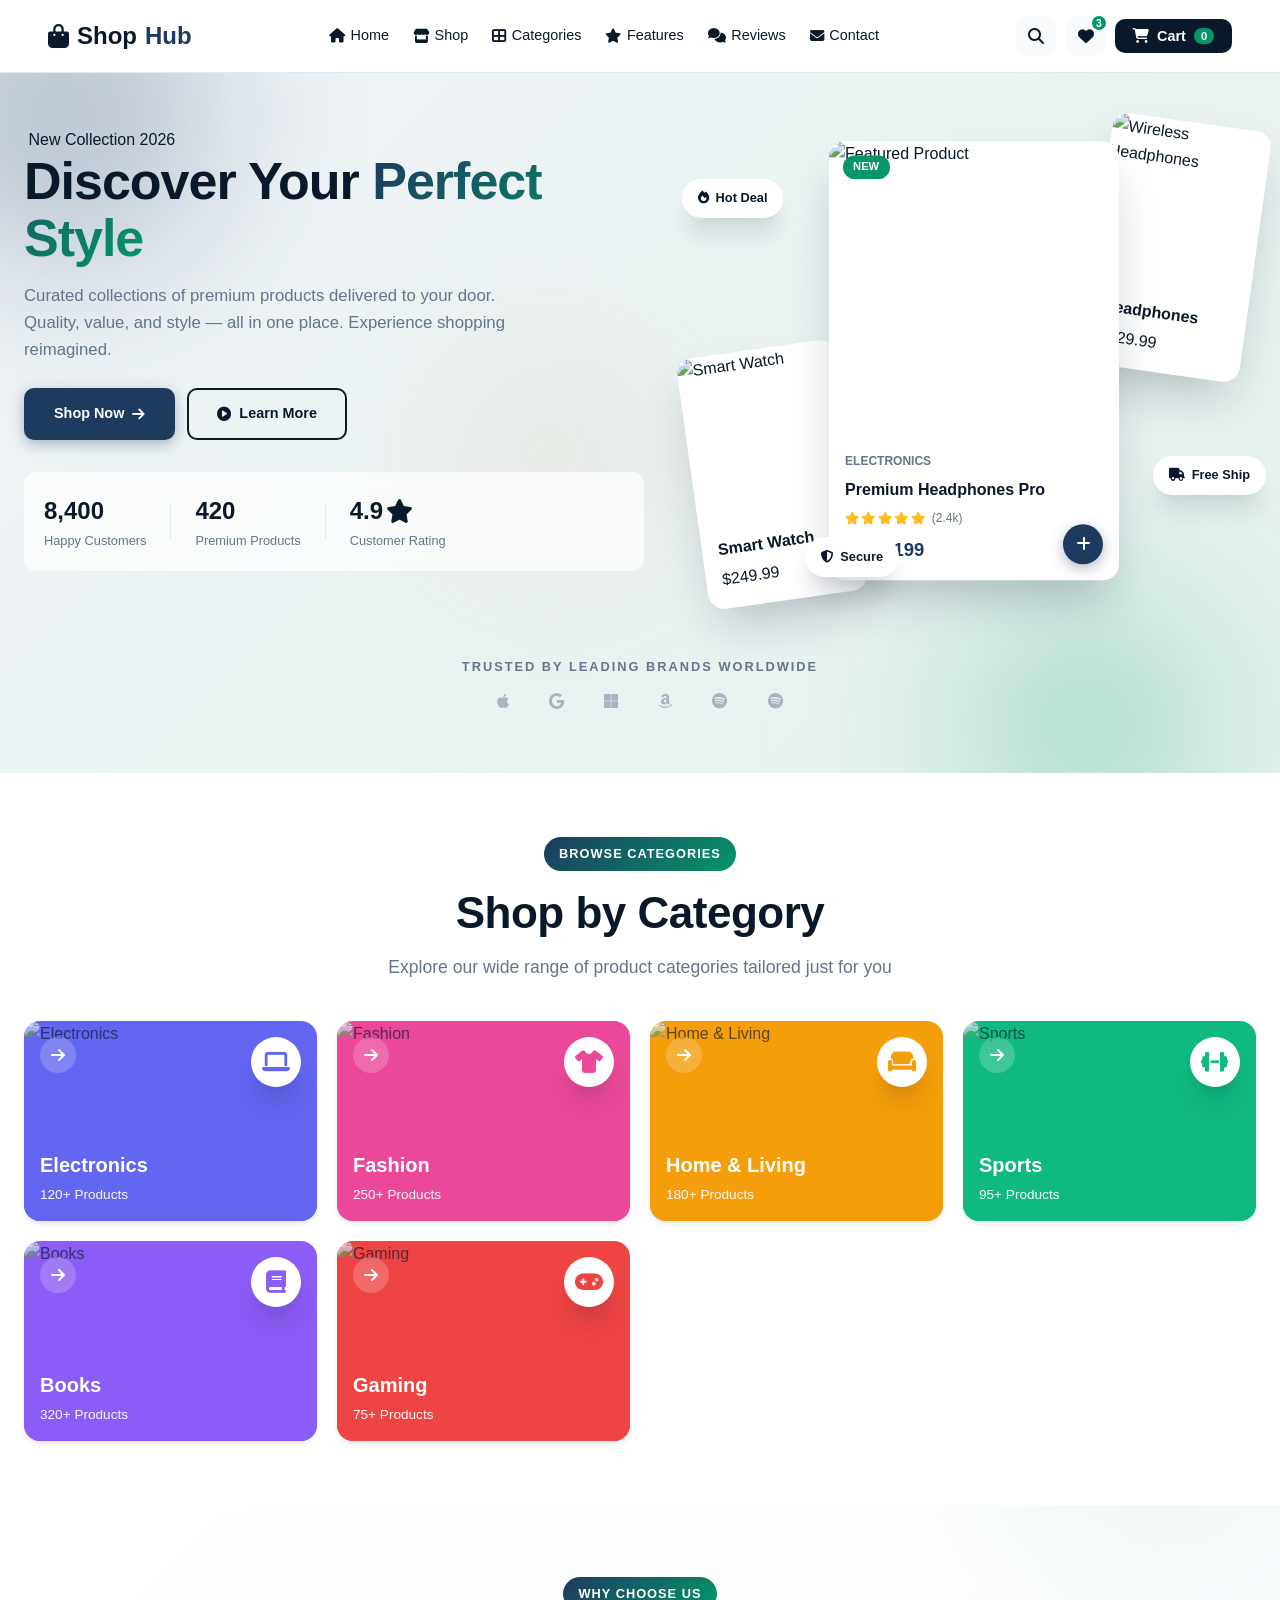
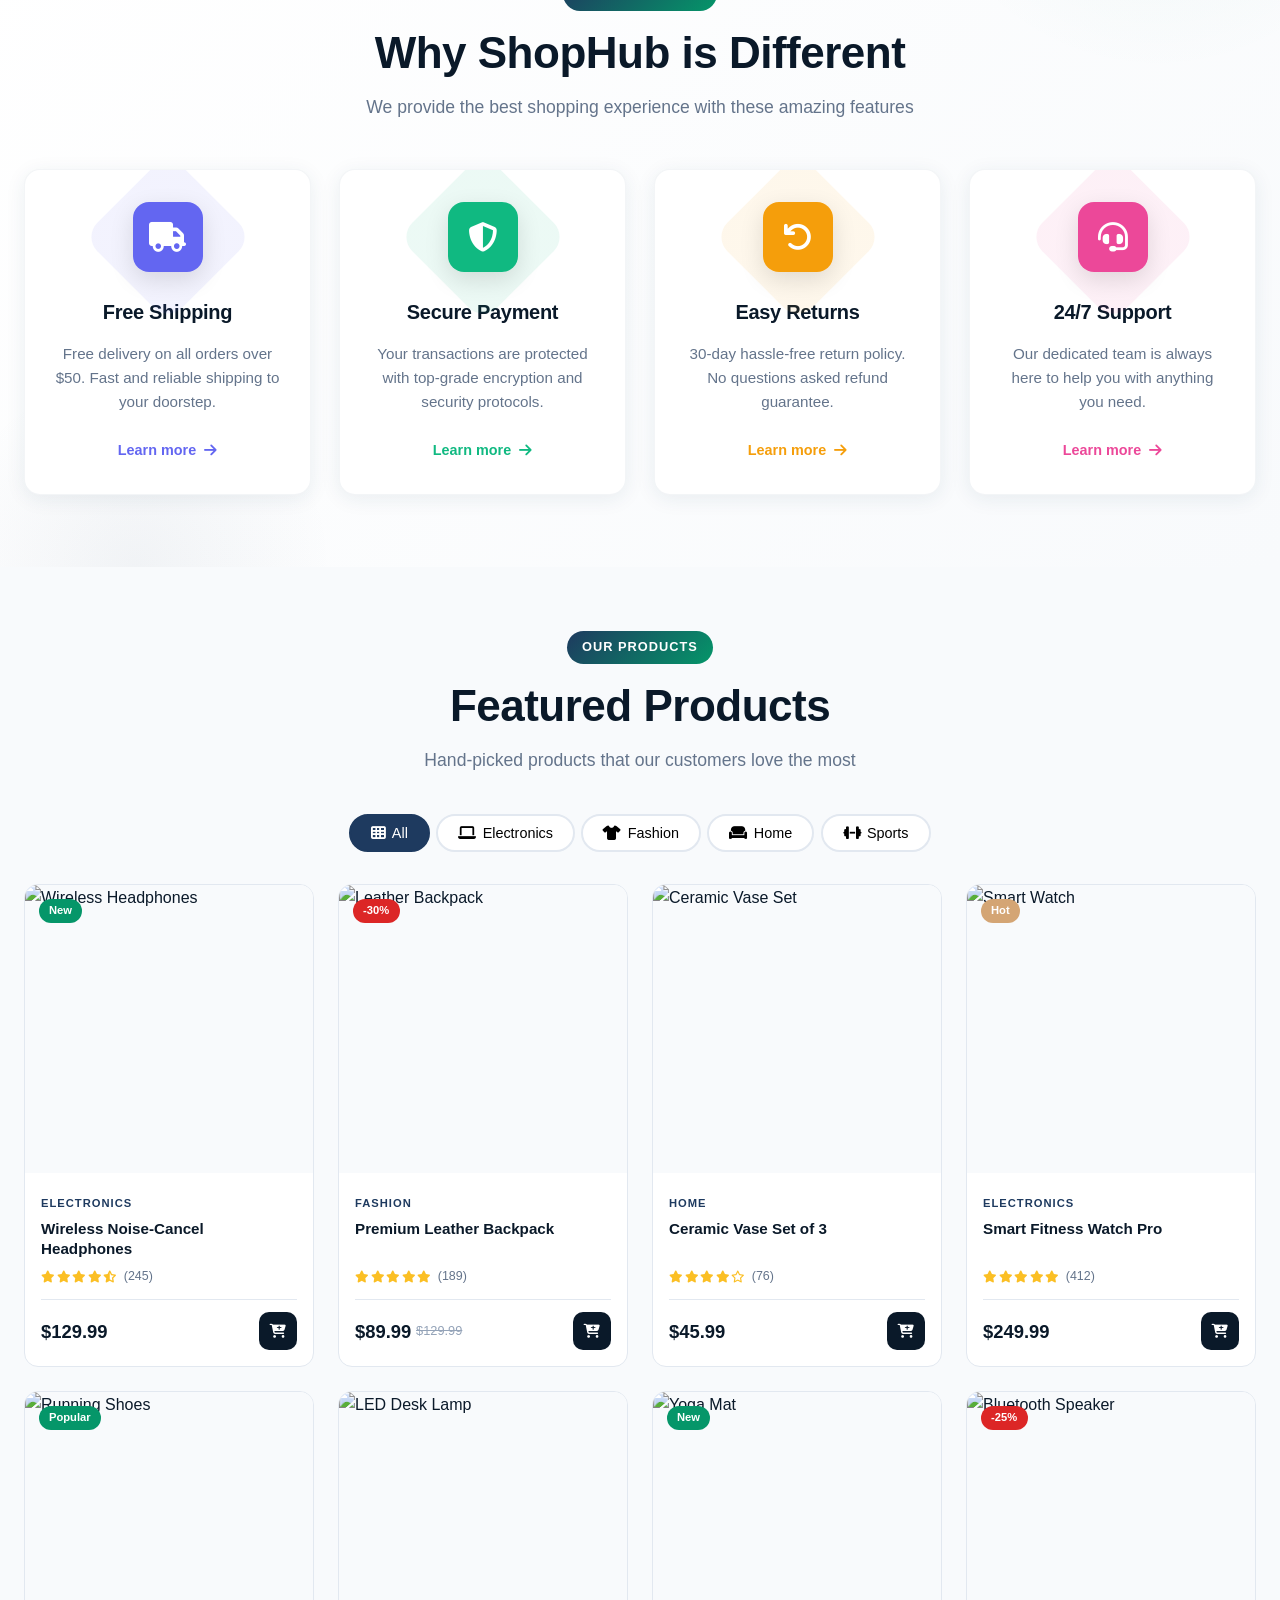
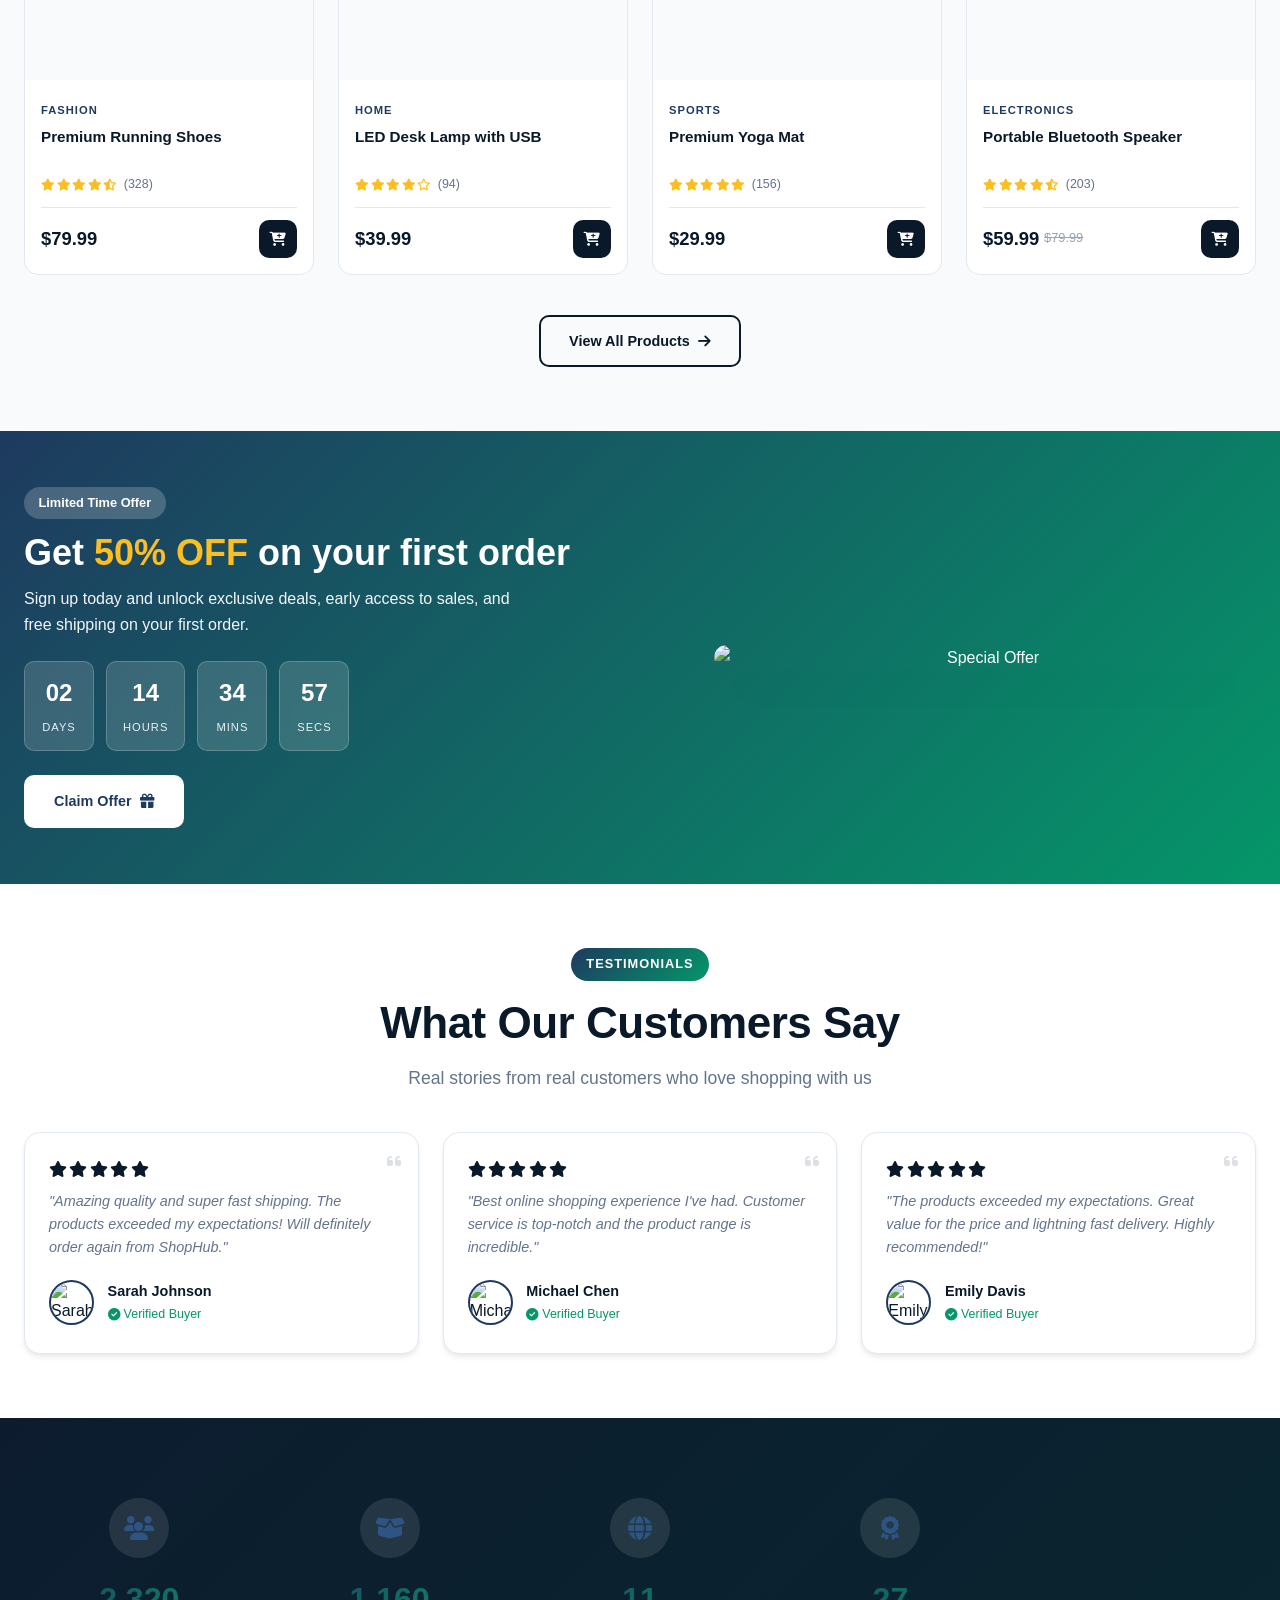
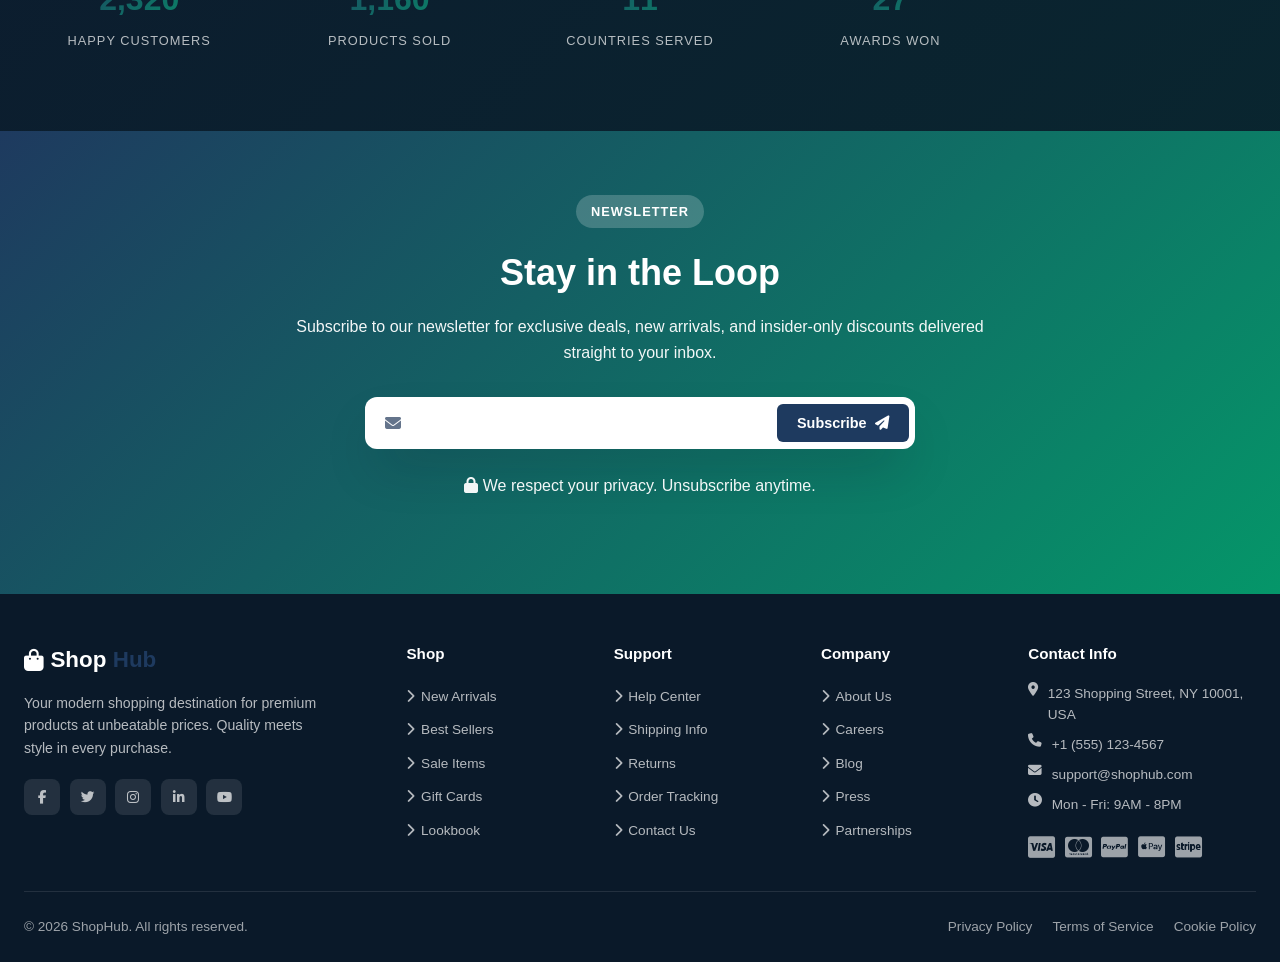
==== index.html @ 90cde6dc "Initial commit: ecommerce landing page" ====
<!DOCTYPE html>
<html lang="en">
<head>
    <meta charset="UTF-8">
    <meta name="viewport" content="width=device-width, initial-scale=1.0">
    <title>ShopHub — Modern Shopping Destination</title>
    <link rel="stylesheet" href="css/styles.css">
    <link rel="stylesheet" href="https://cdnjs.cloudflare.com/ajax/libs/font-awesome/6.4.0/css/all.min.css">
</head>
<body>

    <!-- Preloader -->
    <div class="preloader" id="preloader">
        <div class="preloader-spinner">
            <div class="spinner-ring"></div>
            <div class="spinner-ring"></div>
            <div class="spinner-ring"></div>
        </div>
        <!-- <p class="preloader-text">Loading ShopHub...</p> -->
    </div>

    <!-- Header -->
    <header class="header">
        <div class="container">
            <nav class="nav">
                <a href="#home" class="logo">
                    <i class="fas fa-shopping-bag"></i>
                    Shop<span>Hub</span>
                </a>

                <ul class="nav-links" id="navLinks">
                    <li><a href="index.html"><i class="fas fa-home"></i> Home</a></li>
                    <li><a href="pages/shop.html"><i class="fas fa-store"></i> Shop</a></li>
                    <li><a href="pages/categories.html"><i class="fas fa-th-large"></i> Categories</a></li>
                    <li><a href="pages/features.html"><i class="fas fa-star"></i> Features</a></li>
                    <li><a href="pages/testimonials.html"><i class="fas fa-comments"></i> Reviews</a></li>
                    <li><a href="pages/contact.html"><i class="fas fa-envelope"></i> Contact</a></li>
                </ul>

                <div class="nav-actions">
                    <button class="icon-btn search-btn" aria-label="Search">
                        <i class="fas fa-search"></i>
                    </button>
                    <button class="icon-btn wishlist-btn" aria-label="Wishlist">
                        <i class="fas fa-heart"></i>
                        <span class="badge-dot">3</span>
                    </button>
                    <button class="cart-btn">
                        <i class="fas fa-shopping-cart"></i>
                        <span>Cart</span>
                        <span class="cart-count">0</span>
                    </button>
                    <button class="menu-toggle" id="menuToggle" aria-label="Menu">
                        <span></span><span></span><span></span>
                    </button>
                </div>
            </nav>
        </div>

        <!-- Search Overlay -->
        <div class="search-overlay" id="searchOverlay">
            <div class="container">
                <div class="search-box">
                    <i class="fas fa-search"></i>
                    <input type="text" placeholder="Search for products, brands and more...">
                    <button class="close-search" id="closeSearch"><i class="fas fa-times"></i></button>
                </div>
            </div>
        </div>
    </header>

    <!-- Hero Section -->
    <section id="home" class="hero">
        <div class="hero-bg-shapes">
            <div class="shape shape-1"></div>
            <div class="shape shape-2"></div>
            <div class="shape shape-3"></div>
        </div>

        <div class="container">
            <div class="hero-content">
                <div class="hero-text">
                    <span class="badge floating">
                        <i class="fas fa-sparkles"></i> New Collection 2026
                    </span>
                    <h1 class="hero-title">
                        Discover Your <span class="highlight gradient-text">Perfect Style</span>
                    </h1>
                    <p class="hero-description">
                        Curated collections of premium products delivered to your door.
                        Quality, value, and style — all in one place. Experience shopping reimagined.
                    </p>

                    <div class="hero-buttons">
                        <a href="#products" class="btn btn-primary btn-3d">
                            Shop Now <i class="fas fa-arrow-right"></i>
                        </a>
                        <a href="#features" class="btn btn-outline btn-3d">
                            <i class="fas fa-play-circle"></i> Learn More
                        </a>
                    </div>

                    <div class="hero-stats">
                        <div class="stat-item">
                            <strong class="counter" data-target="10000">0</strong>
                            <span>Happy Customers</span>
                        </div>
                        <div class="stat-divider"></div>
                        <div class="stat-item">
                            <strong class="counter" data-target="500">0</strong>
                            <span>Premium Products</span>
                        </div>
                        <div class="stat-divider"></div>
                        <div class="stat-item">
                            <strong>4.9<i class="fas fa-star"></i></strong>
                            <span>Customer Rating</span>
                        </div>
                    </div>
                </div>

                <div class="hero-visual" id="heroVisual">
                    <!-- 3D Card Stack -->
                    <div class="card-stack">
                        <div class="floating-card card-back-1">
                            <img src="https://picsum.photos/seed/headphones/400/400" alt="Wireless Headphones">
                            <div class="card-info">
                                <h4>Headphones</h4>
                                <span>$129.99</span>
                            </div>
                        </div>
                        <div class="floating-card card-back-2">
                            <img src="https://picsum.photos/seed/watch/400/400" alt="Smart Watch">
                            <div class="card-info">
                                <h4>Smart Watch</h4>
                                <span>$249.99</span>
                            </div>
                        </div>
                        <div class="floating-card card-main" id="cardMain">
                            <div class="card-badge">NEW</div>
                            <img src="https://picsum.photos/seed/featured/500/500" alt="Featured Product">
                            <div class="card-info">
                                <span class="category">Electronics</span>
                                <h4>Premium Headphones Pro</h4>
                                <div class="card-rating">
                                    <i class="fas fa-star"></i>
                                    <i class="fas fa-star"></i>
                                    <i class="fas fa-star"></i>
                                    <i class="fas fa-star"></i>
                                    <i class="fas fa-star"></i>
                                    <span>(2.4k)</span>
                                </div>
                                <div class="card-price">
                                    <span class="old-price">$299</span>
                                    <span class="new-price">$199</span>
                                </div>
                            </div>
                            <button class="card-add-btn">
                                <i class="fas fa-plus"></i>
                            </button>
                        </div>
                    </div>

                    <!-- Floating elements -->
                    <div class="floating-element fe-1">
                        <i class="fas fa-fire"></i>
                        <span>Hot Deal</span>
                    </div>
                    <div class="floating-element fe-2">
                        <i class="fas fa-truck"></i>
                        <span>Free Ship</span>
                    </div>
                    <div class="floating-element fe-3">
                        <i class="fas fa-shield-alt"></i>
                        <span>Secure</span>
                    </div>
                </div>
            </div>
        </div>

        <!-- Trusted By -->
        <div class="trusted-by">
            <p>Trusted by leading brands worldwide</p>
            <div class="brand-logos">
                <span><i class="fab fa-apple"></i></span>
                <span><i class="fab fa-google"></i></span>
                <span><i class="fab fa-microsoft"></i></span>
                <span><i class="fab fa-amazon"></i></span>
                <span><i class="fab fa-spotify"></i></span>
                <span><i class="fab fa-spotify"></i></span>
            </div>
        </div>
    </section>

    <!-- Categories -->
    <section id="categories" class="categories">
        <div class="container">
            <div class="section-header">
                <span class="section-badge">Browse Categories</span>
                <h2 class="section-title">Shop by Category</h2>
                <p class="section-subtitle">Explore our wide range of product categories tailored just for you</p>
            </div>

            <div class="categories-grid">
                <div class="category-card" style="--cat-color: #6366f1;">
                    <div class="category-icon">
                        <i class="fas fa-laptop"></i>
                    </div>
                    <img src="https://picsum.photos/seed/electronics/300/200" alt="Electronics">
                    <div class="category-info">
                        <h3>Electronics</h3>
                        <p>120+ Products</p>
                    </div>
                    <a href="#" class="category-link"><i class="fas fa-arrow-right"></i></a>
                </div>

                <div class="category-card" style="--cat-color: #ec4899;">
                    <div class="category-icon">
                        <i class="fas fa-tshirt"></i>
                    </div>
                    <img src="https://picsum.photos/seed/fashion/300/200" alt="Fashion">
                    <div class="category-info">
                        <h3>Fashion</h3>
                        <p>250+ Products</p>
                    </div>
                    <a href="#" class="category-link"><i class="fas fa-arrow-right"></i></a>
                </div>

                <div class="category-card" style="--cat-color: #f59e0b;">
                    <div class="category-icon">
                        <i class="fas fa-couch"></i>
                    </div>
                    <img src="https://picsum.photos/seed/home/300/200" alt="Home & Living">
                    <div class="category-info">
                        <h3>Home & Living</h3>
                        <p>180+ Products</p>
                    </div>
                    <a href="#" class="category-link"><i class="fas fa-arrow-right"></i></a>
                </div>

                <div class="category-card" style="--cat-color: #10b981;">
                    <div class="category-icon">
                        <i class="fas fa-dumbbell"></i>
                    </div>
                    <img src="https://picsum.photos/seed/sports/300/200" alt="Sports">
                    <div class="category-info">
                        <h3>Sports</h3>
                        <p>95+ Products</p>
                    </div>
                    <a href="#" class="category-link"><i class="fas fa-arrow-right"></i></a>
                </div>

                <div class="category-card" style="--cat-color: #8b5cf6;">
                    <div class="category-icon">
                        <i class="fas fa-book"></i>
                    </div>
                    <img src="https://picsum.photos/seed/books/300/200" alt="Books">
                    <div class="category-info">
                        <h3>Books</h3>
                        <p>320+ Products</p>
                    </div>
                    <a href="#" class="category-link"><i class="fas fa-arrow-right"></i></a>
                </div>

                <div class="category-card" style="--cat-color: #ef4444;">
                    <div class="category-icon">
                        <i class="fas fa-gamepad"></i>
                    </div>
                    <img src="https://picsum.photos/seed/gaming/300/200" alt="Gaming">
                    <div class="category-info">
                        <h3>Gaming</h3>
                        <p>75+ Products</p>
                    </div>
                    <a href="#" class="category-link"><i class="fas fa-arrow-right"></i></a>
                </div>
            </div>
        </div>
    </section>

    <!-- Features -->
    <section id="features" class="features">
        <div class="container">
            <div class="section-header">
                <span class="section-badge">Why Choose Us</span>
                <h2 class="section-title">Why ShopHub is Different</h2>
                <p class="section-subtitle">We provide the best shopping experience with these amazing features</p>
            </div>

            <div class="features-grid">
                <div class="feature-card" style="--feat-color: #6366f1;">
                    <div class="feature-icon-wrap">
                        <div class="feature-icon"><i class="fas fa-truck"></i></div>
                    </div>
                    <h3>Free Shipping</h3>
                    <p>Free delivery on all orders over $50. Fast and reliable shipping to your doorstep.</p>
                    <a href="#" class="feature-link">Learn more <i class="fas fa-arrow-right"></i></a>
                </div>

                <div class="feature-card" style="--feat-color: #10b981;">
                    <div class="feature-icon-wrap">
                        <div class="feature-icon"><i class="fas fa-shield-alt"></i></div>
                    </div>
                    <h3>Secure Payment</h3>
                    <p>Your transactions are protected with top-grade encryption and security protocols.</p>
                    <a href="#" class="feature-link">Learn more <i class="fas fa-arrow-right"></i></a>
                </div>

                <div class="feature-card" style="--feat-color: #f59e0b;">
                    <div class="feature-icon-wrap">
                        <div class="feature-icon"><i class="fas fa-undo"></i></div>
                    </div>
                    <h3>Easy Returns</h3>
                    <p>30-day hassle-free return policy. No questions asked refund guarantee.</p>
                    <a href="#" class="feature-link">Learn more <i class="fas fa-arrow-right"></i></a>
                </div>

                <div class="feature-card" style="--feat-color: #ec4899;">
                    <div class="feature-icon-wrap">
                        <div class="feature-icon"><i class="fas fa-headset"></i></div>
                    </div>
                    <h3>24/7 Support</h3>
                    <p>Our dedicated team is always here to help you with anything you need.</p>
                    <a href="#" class="feature-link">Learn more <i class="fas fa-arrow-right"></i></a>
                </div>
            </div>
        </div>
    </section>

    <!-- Products -->
    <section id="products" class="products">
        <div class="container">
            <div class="section-header">
                <span class="section-badge">Our Products</span>
                <h2 class="section-title">Featured Products</h2>
                <p class="section-subtitle">Hand-picked products that our customers love the most</p>
            </div>

            <div class="filter-tabs">
                <button class="filter-btn active" data-filter="all">
                    <i class="fas fa-th"></i> All
                </button>
                <button class="filter-btn" data-filter="electronics">
                    <i class="fas fa-laptop"></i> Electronics
                </button>
                <button class="filter-btn" data-filter="fashion">
                    <i class="fas fa-tshirt"></i> Fashion
                </button>
                <button class="filter-btn" data-filter="home">
                    <i class="fas fa-couch"></i> Home
                </button>
                <button class="filter-btn" data-filter="sports">
                    <i class="fas fa-dumbbell"></i> Sports
                </button>
            </div>

            <div class="products-grid">
                <div class="product-card" data-category="electronics">
                    <div class="product-image">
                        <img src="https://picsum.photos/seed/headphones1/400/400" alt="Wireless Headphones">
                        <span class="product-badge badge-new">New</span>
                        <div class="product-actions">
                            <button class="action-btn" aria-label="Wishlist"><i class="far fa-heart"></i></button>
                            <button class="action-btn" aria-label="Quick view"><i class="far fa-eye"></i></button>
                        </div>
                    </div>
                    <div class="product-info">
                        <span class="product-category">Electronics</span>
                        <h3>Wireless Noise-Cancel Headphones</h3>
                        <div class="product-rating">
                            <i class="fas fa-star"></i>
                            <i class="fas fa-star"></i>
                            <i class="fas fa-star"></i>
                            <i class="fas fa-star"></i>
                            <i class="fas fa-star-half-alt"></i>
                            <span>(245)</span>
                        </div>
                        <div class="product-bottom">
                            <span class="price">$129.99</span>
                            <button class="add-to-cart">
                                <i class="fas fa-cart-plus"></i>
                            </button>
                        </div>
                    </div>
                </div>

                <div class="product-card" data-category="fashion">
                    <div class="product-image">
                        <img src="https://picsum.photos/seed/backpack1/400/400" alt="Leather Backpack">
                        <span class="product-badge badge-sale">-30%</span>
                        <div class="product-actions">
                            <button class="action-btn" aria-label="Wishlist"><i class="far fa-heart"></i></button>
                            <button class="action-btn" aria-label="Quick view"><i class="far fa-eye"></i></button>
                        </div>
                    </div>
                    <div class="product-info">
                        <span class="product-category">Fashion</span>
                        <h3>Premium Leather Backpack</h3>
                        <div class="product-rating">
                            <i class="fas fa-star"></i>
                            <i class="fas fa-star"></i>
                            <i class="fas fa-star"></i>
                            <i class="fas fa-star"></i>
                            <i class="fas fa-star"></i>
                            <span>(189)</span>
                        </div>
                        <div class="product-bottom">
                            <span class="price">$89.99 <s>$129.99</s></span>
                            <button class="add-to-cart">
                                <i class="fas fa-cart-plus"></i>
                            </button>
                        </div>
                    </div>
                </div>

                <div class="product-card" data-category="home">
                    <div class="product-image">
                        <img src="https://picsum.photos/seed/vase1/400/400" alt="Ceramic Vase Set">
                        <div class="product-actions">
                            <button class="action-btn" aria-label="Wishlist"><i class="far fa-heart"></i></button>
                            <button class="action-btn" aria-label="Quick view"><i class="far fa-eye"></i></button>
                        </div>
                    </div>
                    <div class="product-info">
                        <span class="product-category">Home</span>
                        <h3>Ceramic Vase Set of 3</h3>
                        <div class="product-rating">
                            <i class="fas fa-star"></i>
                            <i class="fas fa-star"></i>
                            <i class="fas fa-star"></i>
                            <i class="fas fa-star"></i>
                            <i class="far fa-star"></i>
                            <span>(76)</span>
                        </div>
                        <div class="product-bottom">
                            <span class="price">$45.99</span>
                            <button class="add-to-cart">
                                <i class="fas fa-cart-plus"></i>
                            </button>
                        </div>
                    </div>
                </div>

                <div class="product-card" data-category="electronics">
                    <div class="product-image">
                        <img src="https://picsum.photos/seed/watch1/400/400" alt="Smart Watch">
                        <span class="product-badge badge-hot">Hot</span>
                        <div class="product-actions">
                            <button class="action-btn" aria-label="Wishlist"><i class="far fa-heart"></i></button>
                            <button class="action-btn" aria-label="Quick view"><i class="far fa-eye"></i></button>
                        </div>
                    </div>
                    <div class="product-info">
                        <span class="product-category">Electronics</span>
                        <h3>Smart Fitness Watch Pro</h3>
                        <div class="product-rating">
                            <i class="fas fa-star"></i>
                            <i class="fas fa-star"></i>
                            <i class="fas fa-star"></i>
                            <i class="fas fa-star"></i>
                            <i class="fas fa-star"></i>
                            <span>(412)</span>
                        </div>
                        <div class="product-bottom">
                            <span class="price">$249.99</span>
                            <button class="add-to-cart">
                                <i class="fas fa-cart-plus"></i>
                            </button>
                        </div>
                    </div>
                </div>

                <div class="product-card" data-category="fashion">
                    <div class="product-image">
                        <img src="https://picsum.photos/seed/shoes1/400/400" alt="Running Shoes">
                        <span class="product-badge badge-popular">Popular</span>
                        <div class="product-actions">
                            <button class="action-btn" aria-label="Wishlist"><i class="far fa-heart"></i></button>
                            <button class="action-btn" aria-label="Quick view"><i class="far fa-eye"></i></button>
                        </div>
                    </div>
                    <div class="product-info">
                        <span class="product-category">Fashion</span>
                        <h3>Premium Running Shoes</h3>
                        <div class="product-rating">
                            <i class="fas fa-star"></i>
                            <i class="fas fa-star"></i>
                            <i class="fas fa-star"></i>
                            <i class="fas fa-star"></i>
                            <i class="fas fa-star-half-alt"></i>
                            <span>(328)</span>
                        </div>
                        <div class="product-bottom">
                            <span class="price">$79.99</span>
                            <button class="add-to-cart">
                                <i class="fas fa-cart-plus"></i>
                            </button>
                        </div>
                    </div>
                </div>

                <div class="product-card" data-category="home">
                    <div class="product-image">
                        <img src="https://picsum.photos/seed/lamp1/400/400" alt="LED Desk Lamp">
                        <div class="product-actions">
                            <button class="action-btn" aria-label="Wishlist"><i class="far fa-heart"></i></button>
                            <button class="action-btn" aria-label="Quick view"><i class="far fa-eye"></i></button>
                        </div>
                    </div>
                    <div class="product-info">
                        <span class="product-category">Home</span>
                        <h3>LED Desk Lamp with USB</h3>
                        <div class="product-rating">
                            <i class="fas fa-star"></i>
                            <i class="fas fa-star"></i>
                            <i class="fas fa-star"></i>
                            <i class="fas fa-star"></i>
                            <i class="far fa-star"></i>
                            <span>(94)</span>
                        </div>
                        <div class="product-bottom">
                            <span class="price">$39.99</span>
                            <button class="add-to-cart">
                                <i class="fas fa-cart-plus"></i>
                            </button>
                        </div>
                    </div>
                </div>

                <div class="product-card" data-category="sports">
                    <div class="product-image">
                        <img src="https://picsum.photos/seed/yoga1/400/400" alt="Yoga Mat">
                        <span class="product-badge badge-new">New</span>
                        <div class="product-actions">
                            <button class="action-btn" aria-label="Wishlist"><i class="far fa-heart"></i></button>
                            <button class="action-btn" aria-label="Quick view"><i class="far fa-eye"></i></button>
                        </div>
                    </div>
                    <div class="product-info">
                        <span class="product-category">Sports</span>
                        <h3>Premium Yoga Mat</h3>
                        <div class="product-rating">
                            <i class="fas fa-star"></i>
                            <i class="fas fa-star"></i>
                            <i class="fas fa-star"></i>
                            <i class="fas fa-star"></i>
                            <i class="fas fa-star"></i>
                            <span>(156)</span>
                        </div>
                        <div class="product-bottom">
                            <span class="price">$29.99</span>
                            <button class="add-to-cart">
                                <i class="fas fa-cart-plus"></i>
                            </button>
                        </div>
                    </div>
                </div>

                <div class="product-card" data-category="electronics">
                    <div class="product-image">
                        <img src="https://picsum.photos/seed/speaker1/400/400" alt="Bluetooth Speaker">
                        <span class="product-badge badge-sale">-25%</span>
                        <div class="product-actions">
                            <button class="action-btn" aria-label="Wishlist"><i class="far fa-heart"></i></button>
                            <button class="action-btn" aria-label="Quick view"><i class="far fa-eye"></i></button>
                        </div>
                    </div>
                    <div class="product-info">
                        <span class="product-category">Electronics</span>
                        <h3>Portable Bluetooth Speaker</h3>
                        <div class="product-rating">
                            <i class="fas fa-star"></i>
                            <i class="fas fa-star"></i>
                            <i class="fas fa-star"></i>
                            <i class="fas fa-star"></i>
                            <i class="fas fa-star-half-alt"></i>
                            <span>(203)</span>
                        </div>
                        <div class="product-bottom">
                            <span class="price">$59.99 <s>$79.99</s></span>
                            <button class="add-to-cart">
                                <i class="fas fa-cart-plus"></i>
                            </button>
                        </div>
                    </div>
                </div>
            </div>

            <div class="view-all-wrap">
                <a href="#" class="btn btn-outline btn-3d">View All Products <i class="fas fa-arrow-right"></i></a>
            </div>
        </div>
    </section>

    <!-- Promo Banner -->
    <section class="promo-banner">
        <div class="container">
            <div class="promo-content">
                <div class="promo-text">
                    <span class="promo-badge">Limited Time Offer</span>
                    <h2>Get <span class="highlight">50% OFF</span> on your first order</h2>
                    <p>Sign up today and unlock exclusive deals, early access to sales, and free shipping on your first order.</p>
                    <div class="promo-timer">
                        <div class="timer-item">
                            <strong id="days">02</strong>
                            <span>Days</span>
                        </div>
                        <div class="timer-item">
                            <strong id="hours">14</strong>
                            <span>Hours</span>
                        </div>
                        <div class="timer-item">
                            <strong id="minutes">35</strong>
                            <span>Mins</span>
                        </div>
                        <div class="timer-item">
                            <strong id="seconds">48</strong>
                            <span>Secs</span>
                        </div>
                    </div>
                    <a href="#" class="btn btn-light btn-3d">Claim Offer <i class="fas fa-gift"></i></a>
                </div>
                <div class="promo-image">
                    <img src="https://picsum.photos/seed/promo/500/400" alt="Special Offer">
                </div>
            </div>
        </div>
    </section>

    <!-- Testimonials -->
    <section id="testimonials" class="testimonials">
        <div class="container">
            <div class="section-header">
                <span class="section-badge">Testimonials</span>
                <h2 class="section-title">What Our Customers Say</h2>
                <p class="section-subtitle">Real stories from real customers who love shopping with us</p>
            </div>

            <div class="testimonials-grid">
                <div class="testimonial-card">
                    <div class="quote-icon"><i class="fas fa-quote-left"></i></div>
                    <div class="stars">
                        <i class="fas fa-star"></i>
                        <i class="fas fa-star"></i>
                        <i class="fas fa-star"></i>
                        <i class="fas fa-star"></i>
                        <i class="fas fa-star"></i>
                    </div>
                    <p>"Amazing quality and super fast shipping. The products exceeded my expectations! Will definitely order again from ShopHub."</p>
                    <div class="testimonial-author">
                        <img src="https://picsum.photos/seed/sarah/100/100" alt="Sarah Johnson">
                        <div class="author-info">
                            <strong>Sarah Johnson</strong>
                            <span><i class="fas fa-check-circle"></i> Verified Buyer</span>
                        </div>
                    </div>
                </div>

                <div class="testimonial-card">
                    <div class="quote-icon"><i class="fas fa-quote-left"></i></div>
                    <div class="stars">
                        <i class="fas fa-star"></i>
                        <i class="fas fa-star"></i>
                        <i class="fas fa-star"></i>
                        <i class="fas fa-star"></i>
                        <i class="fas fa-star"></i>
                    </div>
                    <p>"Best online shopping experience I've had. Customer service is top-notch and the product range is incredible."</p>
                    <div class="testimonial-author">
                        <img src="https://picsum.photos/seed/michael/100/100" alt="Michael Chen">
                        <div class="author-info">
                            <strong>Michael Chen</strong>
                            <span><i class="fas fa-check-circle"></i> Verified Buyer</span>
                        </div>
                    </div>
                </div>

                <div class="testimonial-card">
                    <div class="quote-icon"><i class="fas fa-quote-left"></i></div>
                    <div class="stars">
                        <i class="fas fa-star"></i>
                        <i class="fas fa-star"></i>
                        <i class="fas fa-star"></i>
                        <i class="fas fa-star"></i>
                        <i class="fas fa-star"></i>
                    </div>
                    <p>"The products exceeded my expectations. Great value for the price and lightning fast delivery. Highly recommended!"</p>
                    <div class="testimonial-author">
                        <img src="https://picsum.photos/seed/emily/100/100" alt="Emily Davis">
                        <div class="author-info">
                            <strong>Emily Davis</strong>
                            <span><i class="fas fa-check-circle"></i> Verified Buyer</span>
                        </div>
                    </div>
                </div>
            </div>
        </div>
    </section>

    <!-- Stats Section -->
    <section class="stats-section">
        <div class="container">
            <div class="stats-grid">
                <div class="stat-box">
                    <div class="stat-icon"><i class="fas fa-users"></i></div>
                    <h3 class="counter" data-target="10000">0</h3>
                    <p>Happy Customers</p>
                </div>
                <div class="stat-box">
                    <div class="stat-icon"><i class="fas fa-box-open"></i></div>
                    <h3 class="counter" data-target="5000">0</h3>
                    <p>Products Sold</p>
                </div>
                <div class="stat-box">
                    <div class="stat-icon"><i class="fas fa-globe"></i></div>
                    <h3 class="counter" data-target="50">0</h3>
                    <p>Countries Served</p>
                </div>
                <div class="stat-box">
                    <div class="stat-icon"><i class="fas fa-award"></i></div>
                    <h3 class="counter" data-target="120">0</h3>
                    <p>Awards Won</p>
                </div>
            </div>
        </div>
    </section>

    <!-- Newsletter -->
    <section class="newsletter">
        <div class="newsletter-shapes">
            <div class="ns-shape ns-1"></div>
            <div class="ns-shape ns-2"></div>
        </div>
        <div class="container">
            <div class="newsletter-content">
                <span class="section-badge light">Newsletter</span>
                <h2>Stay in the Loop</h2>
                <p>Subscribe to our newsletter for exclusive deals, new arrivals, and insider-only discounts delivered straight to your inbox.</p>
                <form class="newsletter-form">
                    <div class="input-wrap">
                        <i class="fas fa-envelope"></i>
                        <input type="email" placeholder="Enter your email address" required>
                    </div>
                    <button type="submit" class="btn btn-light btn-3d">
                        Subscribe <i class="fas fa-paper-plane"></i>
                    </button>
                </form>
                <p class="newsletter-terms">
                    <i class="fas fa-lock"></i> We respect your privacy. Unsubscribe anytime.
                </p>
            </div>
        </div>
    </section>

    <!-- Footer -->
    <footer id="contact" class="footer">
        <div class="container">
            <div class="footer-grid">
                <div class="footer-col">
                    <div class="footer-logo">
                        <i class="fas fa-shopping-bag"></i>
                        Shop<span>Hub</span>
                    </div>
                    <p>Your modern shopping destination for premium products at unbeatable prices. Quality meets style in every purchase.</p>
                    <div class="social-links">
                        <a href="#" aria-label="Facebook"><i class="fab fa-facebook-f"></i></a>
                        <a href="#" aria-label="Twitter"><i class="fab fa-twitter"></i></a>
                        <a href="#" aria-label="Instagram"><i class="fab fa-instagram"></i></a>
                        <a href="#" aria-label="LinkedIn"><i class="fab fa-linkedin-in"></i></a>
                        <a href="#" aria-label="YouTube"><i class="fab fa-youtube"></i></a>
                    </div>
                </div>

                <div class="footer-col">
                    <h4>Shop</h4>
                    <ul>
                        <li><a href="#"><i class="fas fa-chevron-right"></i> New Arrivals</a></li>
                        <li><a href="#"><i class="fas fa-chevron-right"></i> Best Sellers</a></li>
                        <li><a href="#"><i class="fas fa-chevron-right"></i> Sale Items</a></li>
                        <li><a href="#"><i class="fas fa-chevron-right"></i> Gift Cards</a></li>
                        <li><a href="#"><i class="fas fa-chevron-right"></i> Lookbook</a></li>
                    </ul>
                </div>

                <div class="footer-col">
                    <h4>Support</h4>
                    <ul>
                        <li><a href="#"><i class="fas fa-chevron-right"></i> Help Center</a></li>
                        <li><a href="#"><i class="fas fa-chevron-right"></i> Shipping Info</a></li>
                        <li><a href="#"><i class="fas fa-chevron-right"></i> Returns</a></li>
                        <li><a href="#"><i class="fas fa-chevron-right"></i> Order Tracking</a></li>
                        <li><a href="#"><i class="fas fa-chevron-right"></i> Contact Us</a></li>
                    </ul>
                </div>

                <div class="footer-col">
                    <h4>Company</h4>
                    <ul>
                        <li><a href="#"><i class="fas fa-chevron-right"></i> About Us</a></li>
                        <li><a href="#"><i class="fas fa-chevron-right"></i> Careers</a></li>
                        <li><a href="#"><i class="fas fa-chevron-right"></i> Blog</a></li>
                        <li><a href="#"><i class="fas fa-chevron-right"></i> Press</a></li>
                        <li><a href="#"><i class="fas fa-chevron-right"></i> Partnerships</a></li>
                    </ul>
                </div>

                <div class="footer-col">
                    <h4>Contact Info</h4>
                    <ul class="contact-info">
                        <li>
                            <i class="fas fa-map-marker-alt"></i>
                            <span>123 Shopping Street, NY 10001, USA</span>
                        </li>
                        <li>
                            <i class="fas fa-phone"></i>
                            <span>+1 (555) 123-4567</span>
                        </li>
                        <li>
                            <i class="fas fa-envelope"></i>
                            <span>support@shophub.com</span>
                        </li>
                        <li>
                            <i class="fas fa-clock"></i>
                            <span>Mon - Fri: 9AM - 8PM</span>
                        </li>
                    </ul>
                    <div class="payment-methods">
                        <i class="fab fa-cc-visa"></i>
                        <i class="fab fa-cc-mastercard"></i>
                        <i class="fab fa-cc-paypal"></i>
                        <i class="fab fa-cc-apple-pay"></i>
                        <i class="fab fa-cc-stripe"></i>
                    </div>
                </div>
            </div>

            <div class="footer-bottom">
                <p>&copy; 2026 ShopHub. All rights reserved.</p>
                <div class="footer-bottom-links">
                    <a href="#">Privacy Policy</a>
                    <a href="#">Terms of Service</a>
                    <a href="#">Cookie Policy</a>
                </div>
            </div>
        </div>
    </footer>

    <!-- Back to top button -->
    <button class="back-to-top" id="backToTop" aria-label="Back to top">
        <i class="fas fa-arrow-up"></i>
    </button>

    <script src="js/main.js"></script>
</body>
</html>
---- css/styles.css ----
/* =========================================
   RESET & BASE STYLES
   ========================================= */
* {
    margin: 0;
    padding: 0;
    box-sizing: border-box;
}

:root {
    /* Primary - Deep Navy Blue (Trust, Professional) */
    --primary: #1e3a5f;
    --primary-dark: #0f2540;
    --primary-light: #2d5483;

    /* Secondary - Emerald Green (Success, Premium) */
    --secondary: #059669;

    /* Accent - Gold (Luxury, Highlight) */
    --accent: #d4a574;

    /* Status Colors */
    --success: #059669;
    --danger: #dc2626;
    --warning: #f59e0b;

    /* Neutrals */
    --dark: #0a1929;
    --gray: #64748b;
    --gray-light: #94a3b8;
    --light: #f8fafc;
    --border: #e2e8f0;
    --white: #ffffff;

    /* Shadows */
    --shadow: 0 4px 6px -1px rgba(10, 25, 41, 0.08), 0 2px 4px -1px rgba(10, 25, 41, 0.04);
    --shadow-lg: 0 20px 25px -5px rgba(10, 25, 41, 0.12), 0 10px 10px -5px rgba(10, 25, 41, 0.04);
    --shadow-xl: 0 25px 50px -12px rgba(10, 25, 41, 0.25);

    /* Gradients - Professional Navy to Emerald */
    --gradient: linear-gradient(135deg, #1e3a5f 0%, #059669 100%);
    --gradient-gold: linear-gradient(135deg, #d4a574 0%, #b8895a 100%);
    --gradient-soft: linear-gradient(135deg, #1e3a5f 0%, #2d5483 100%);
}

html {
    scroll-behavior: smooth;
    overflow-x: hidden;
}

body {
    font-family: -apple-system, BlinkMacSystemFont, 'Segoe UI', Roboto, sans-serif;
    line-height: 1.6;
    color: var(--dark);
    background: var(--white);
    overflow-x: hidden;
    -webkit-font-smoothing: antialiased;
    text-rendering: optimizeLegibility;
}

a { color: inherit; text-decoration: none; }
ul { list-style: none; }
img { max-width: 100%; display: block; }

svg.svg-icon {
    display: inline-block;
    vertical-align: middle;
    flex-shrink: 0;
    width: 1em;
    height: 1em;
}

.container {
    max-width: 1280px;
    margin: 0 auto;
    padding: 0 1.5rem;
}

.section-header {
    text-align: center;
    margin-bottom: 2.5rem;
}

.section-badge {
    display: inline-block;
    background: rgba(30, 58, 95, 0.08);
    color: var(--primary);
    padding: 0.35rem 1rem;
    border-radius: 999px;
    font-size: 0.85rem;
    font-weight: 600;
    margin-bottom: 0.75rem;
}

.section-badge.light {
    background: rgba(255,255,255,0.2);
    color: white;
}

.section-title {
    font-size: 2.25rem;
    margin-bottom: 0.75rem;
    color: var(--dark);
    font-weight: 800;
    line-height: 1.2;
}

.section-subtitle {
    color: var(--gray);
    font-size: 1rem;
    max-width: 600px;
    margin: 0 auto;
}

.gradient-text {
    background: var(--gradient);
    -webkit-background-clip: text;
    -webkit-text-fill-color: transparent;
    background-clip: text;
}

/* =========================================
   ANNOUNCEMENT BAR
   ========================================= */
.announcement-bar {
    background: var(--dark);
    color: white;
    padding: 0.5rem 0;
    font-size: 0.8rem;
}

.announcement-content {
    display: flex;
    justify-content: space-around;
    align-items: center;
    gap: 1.5rem;
    flex-wrap: wrap;
}

.announcement-content span {
    display: flex;
    align-items: center;
    gap: 0.4rem;
    white-space: nowrap;
}

.announcement-content svg.svg-icon {
    color: var(--accent);
    font-size: 0.95rem;
}

/* =========================================
   BUTTONS
   ========================================= */
.btn {
    display: inline-flex;
    align-items: center;
    justify-content: center;
    gap: 0.5rem;
    padding: 0.8rem 1.75rem;
    border-radius: 10px;
    font-weight: 600;
    cursor: pointer;
    transition: all 0.3s;
    border: 2px solid transparent;
    font-size: 0.9rem;
    white-space: nowrap;
    text-align: center;
}

.btn-primary {
    background: var(--primary);
    color: var(--white);
    box-shadow: 0 4px 14px rgba(30, 58, 95, 0.35);
}
.btn-primary:hover {
    background: var(--primary-dark);
    transform: translateY(-2px);
}

.btn-outline {
    border-color: var(--dark);
    color: var(--dark);
    background: transparent;
}
.btn-outline:hover {
    background: var(--dark);
    color: var(--white);
}

.btn-outline-light {
    border-color: rgba(255,255,255,0.5);
    color: white;
    background: transparent;
}
.btn-outline-light:hover {
    background: white;
    color: var(--primary);
}

.btn-light {
    background: white;
    color: var(--primary);
}
.btn-light:hover {
    background: var(--light);
    transform: translateY(-2px);
}

/* =========================================
   HEADER
   ========================================= */
.header {
    position: sticky;
    top: 0;
    background: rgba(255,255,255,0.95);
    backdrop-filter: blur(20px);
    -webkit-backdrop-filter: blur(20px);
    z-index: 100;
    border-bottom: 1px solid var(--border);
}

.nav {
    display: flex;
    justify-content: space-between;
    align-items: center;
    padding: 1rem 1.5rem;
}

.logo {
    font-size: 1.5rem;
    font-weight: 800;
    color: var(--dark);
    display: flex;
    align-items: center;
    gap: 0.5rem;
}
.logo svg.svg-icon { color: var(--primary); font-size: 1.4rem; }
.logo span { color: var(--primary); }

.nav-links {
    display: flex;
    gap: 1.5rem;
}

.nav-links a {
    font-weight: 500;
    transition: color 0.2s;
    display: flex;
    align-items: center;
    gap: 0.35rem;
    font-size: 0.9rem;
}

.nav-links a:hover { color: var(--primary); }

.nav-actions {
    display: flex;
    align-items: center;
    gap: 0.6rem;
}

.icon-btn {
    width: 40px;
    height: 40px;
    border-radius: 10px;
    background: var(--light);
    border: none;
    cursor: pointer;
    display: flex;
    align-items: center;
    justify-content: center;
    color: var(--dark);
    position: relative;
    transition: all 0.2s;
    font-size: 1rem;
}

.icon-btn:hover {
    background: var(--primary);
    color: white;
}

.badge-dot {
    position: absolute;
    top: -2px;
    right: -2px;
    background: var(--secondary);
    color: white;
    font-size: 0.65rem;
    font-weight: 700;
    width: 18px;
    height: 18px;
    border-radius: 50%;
    display: flex;
    align-items: center;
    justify-content: center;
    border: 2px solid white;
}

.cart-btn {
    background: var(--dark);
    color: white;
    border: none;
    padding: 0.55rem 1.1rem;
    border-radius: 10px;
    cursor: pointer;
    font-size: 0.9rem;
    font-weight: 600;
    display: flex;
    align-items: center;
    gap: 0.5rem;
    transition: all 0.2s;
}

.cart-btn:hover { background: var(--primary); }

.cart-count {
    background: var(--secondary);
    color: white;
    border-radius: 999px;
    padding: 0.1rem 0.45rem;
    font-size: 0.7rem;
    font-weight: 700;
    min-width: 20px;
    text-align: center;
}

.menu-toggle {
    display: none;
    background: none;
    border: none;
    cursor: pointer;
    width: 40px;
    height: 40px;
    flex-direction: column;
    justify-content: center;
    align-items: center;
    gap: 5px;
}

.menu-toggle span {
    width: 22px;
    height: 2px;
    background: var(--dark);
    transition: all 0.3s;
    border-radius: 2px;
}

.menu-toggle.active span:nth-child(1) { transform: translateY(7px) rotate(45deg); }
.menu-toggle.active span:nth-child(2) { opacity: 0; }
.menu-toggle.active span:nth-child(3) { transform: translateY(-7px) rotate(-45deg); }

.search-overlay {
    position: absolute;
    top: 100%;
    left: 0;
    right: 0;
    background: white;
    padding: 1.25rem 0;
    border-bottom: 1px solid var(--border);
    box-shadow: var(--shadow-lg);
    transform: translateY(-20px);
    opacity: 0;
    visibility: hidden;
    transition: all 0.3s;
}

.search-overlay.active {
    transform: translateY(0);
    opacity: 1;
    visibility: visible;
}

.search-box {
    display: flex;
    align-items: center;
    gap: 1rem;
    background: var(--light);
    border-radius: 12px;
    padding: 0.6rem 1.1rem;
    border: 2px solid var(--border);
}

.search-box:focus-within { border-color: var(--primary); }

.search-box svg.svg-icon { color: var(--gray); font-size: 1rem; }
.search-box input {
    flex: 1;
    border: none;
    background: transparent;
    font-size: 0.95rem;
    outline: none;
}

.close-search {
    background: none;
    border: none;
    cursor: pointer;
    color: var(--gray);
    font-size: 1rem;
}

.search-suggestions { margin-top: 0.75rem; }
.suggestions-title { font-size: 0.8rem; color: var(--gray); margin-bottom: 0.4rem; }
.suggestion-tags { display: flex; gap: 0.4rem; flex-wrap: wrap; }
.tag {
    padding: 0.35rem 0.8rem;
    background: var(--light);
    border-radius: 999px;
    font-size: 0.8rem;
    cursor: pointer;
    transition: all 0.2s;
}
.tag:hover { background: var(--primary); color: white; }

/* =========================================
   CART & WISHLIST SIDEBARS
   ========================================= */
.cart-sidebar, .wishlist-sidebar {
    position: fixed;
    top: 0;
    right: 0;
    width: 420px;
    max-width: 100%;
    height: 100vh;
    background: white;
    z-index: 1001;
    transform: translateX(100%);
    transition: transform 0.4s cubic-bezier(0.4, 0, 0.2, 1);
    display: flex;
    flex-direction: column;
    box-shadow: -10px 0 30px rgba(0,0,0,0.1);
}

.cart-sidebar.active, .wishlist-sidebar.active { transform: translateX(0); }

.cart-header, .wishlist-header {
    padding: 1.25rem 1.5rem;
    border-bottom: 1px solid var(--border);
    display: flex;
    justify-content: space-between;
    align-items: center;
}

.cart-header h3, .wishlist-header h3 {
    font-size: 1.15rem;
    display: flex;
    align-items: center;
    gap: 0.5rem;
}
.cart-header h3 svg.svg-icon, .wishlist-header h3 svg.svg-icon { color: var(--primary); font-size: 1.2rem; }

.close-cart, .close-wishlist {
    width: 34px;
    height: 34px;
    border-radius: 50%;
    background: var(--light);
    border: none;
    cursor: pointer;
    transition: all 0.2s;
    display: flex;
    align-items: center;
    justify-content: center;
    font-size: 0.95rem;
}
.close-cart:hover, .close-wishlist:hover {
    background: var(--danger);
    color: white;
}

.cart-items, .wishlist-items {
    flex: 1;
    overflow-y: auto;
    padding: 1rem 1.5rem;
}

.cart-empty, .wishlist-empty {
    flex: 1;
    display: flex;
    flex-direction: column;
    align-items: center;
    justify-content: center;
    padding: 2rem;
    color: var(--gray);
    text-align: center;
}

.cart-empty svg.svg-icon, .wishlist-empty svg.svg-icon {
    font-size: 4rem;
    color: var(--border);
    margin-bottom: 1rem;
    width: 4rem;
    height: 4rem;
}
.cart-empty p, .wishlist-empty p {
    font-size: 1.05rem;
    font-weight: 600;
    margin-bottom: 0.25rem;
}
.cart-empty span, .wishlist-empty span { font-size: 0.85rem; }

.cart-item {
    display: grid;
    grid-template-columns: 70px 1fr auto;
    gap: 0.85rem;
    padding: 0.85rem 0;
    border-bottom: 1px solid var(--border);
    align-items: center;
}

.cart-item img {
    width: 70px;
    height: 70px;
    border-radius: 10px;
    object-fit: cover;
}

.cart-item-info h4 { font-size: 0.9rem; margin-bottom: 0.2rem; }
.cart-item-info .price { font-size: 0.85rem; color: var(--primary); font-weight: 600; }

.qty-control {
    display: flex;
    align-items: center;
    gap: 0.4rem;
    margin-top: 0.4rem;
}

.qty-btn {
    width: 24px;
    height: 24px;
    border-radius: 6px;
    background: var(--light);
    border: none;
    cursor: pointer;
    font-weight: 600;
    font-size: 0.85rem;
}
.qty-btn:hover { background: var(--primary); color: white; }
.qty-value { font-weight: 600; min-width: 18px; text-align: center; font-size: 0.85rem; }

.remove-item {
    background: none;
    border: none;
    cursor: pointer;
    color: var(--gray);
    font-size: 0.95rem;
}
.remove-item:hover { color: var(--danger); }

.cart-footer {
    padding: 1.25rem 1.5rem;
    border-top: 1px solid var(--border);
    background: var(--light);
}

.cart-summary { margin-bottom: 1rem; }

.summary-row {
    display: flex;
    justify-content: space-between;
    padding: 0.35rem 0;
    font-size: 0.9rem;
    color: var(--gray);
}

.summary-row strong { color: var(--dark); }

.summary-row.total {
    border-top: 1px solid var(--border);
    margin-top: 0.5rem;
    padding-top: 0.6rem;
    font-size: 1.05rem;
}
.summary-row.total strong { color: var(--primary); font-size: 1.25rem; }

.checkout-btn, .continue-shopping {
    width: 100%;
    margin-bottom: 0.5rem;
    padding: 0.85rem;
}

.overlay {
    position: fixed;
    inset: 0;
    background: rgba(0,0,0,0.5);
    z-index: 1000;
    opacity: 0;
    visibility: hidden;
    transition: all 0.3s;
}
.overlay.active { opacity: 1; visibility: visible; }

/* =========================================
   QUICK VIEW MODAL
   ========================================= */
.quick-view-modal {
    position: fixed;
    inset: 0;
    background: rgba(0,0,0,0.7);
    z-index: 1002;
    display: flex;
    align-items: center;
    justify-content: center;
    padding: 1rem;
    opacity: 0;
    visibility: hidden;
    transition: opacity 0.3s;
}

.quick-view-modal.active { opacity: 1; visibility: visible; }

.modal-content {
    background: white;
    border-radius: 16px;
    max-width: 850px;
    width: 100%;
    max-height: 90vh;
    overflow-y: auto;
    position: relative;
}

.modal-close {
    position: absolute;
    top: 0.85rem;
    right: 0.85rem;
    width: 36px;
    height: 36px;
    border-radius: 50%;
    background: var(--light);
    border: none;
    cursor: pointer;
    font-size: 1rem;
    z-index: 2;
    display: flex;
    align-items: center;
    justify-content: center;
}
.modal-close:hover { background: var(--danger); color: white; }

.modal-body {
    display: grid;
    grid-template-columns: 1fr 1fr;
    gap: 1.5rem;
    padding: 1.5rem;
}

.modal-image img { width: 100%; border-radius: 10px; }

.modal-details h2 { font-size: 1.5rem; margin-bottom: 0.4rem; }
.modal-details .modal-category {
    color: var(--primary);
    font-size: 0.8rem;
    font-weight: 600;
    text-transform: uppercase;
    letter-spacing: 1px;
}
.modal-details .modal-rating {
    color: #fbbf24;
    margin: 0.4rem 0;
    display: flex;
    align-items: center;
    gap: 0.3rem;
}
.modal-details .modal-rating span { color: var(--gray); margin-left: 0.4rem; font-size: 0.85rem; }
.modal-details .modal-price {
    font-size: 1.75rem;
    font-weight: 800;
    color: var(--primary);
    margin: 0.75rem 0;
}
.modal-details .modal-description { color: var(--gray); line-height: 1.6; margin-bottom: 1rem; font-size: 0.9rem; }
.modal-details .modal-features { margin-bottom: 1rem; }
.modal-details .modal-features li {
    padding: 0.25rem 0;
    display: flex;
    align-items: center;
    gap: 0.4rem;
    font-size: 0.85rem;
    color: var(--gray);
}
.modal-details .modal-features svg.svg-icon { color: var(--success); }
.modal-actions { display: flex; gap: 0.75rem; margin-top: 0.75rem; }
.modal-actions .qty-control { background: var(--light); padding: 0.35rem; border-radius: 8px; }
.modal-actions .qty-btn { width: 28px; height: 28px; }
.modal-actions .qty-value { min-width: 26px; }

/* =========================================
   HERO SECTION
   ========================================= */
.hero {
    padding: 3rem 0 4rem;
    background: linear-gradient(135deg, #f0f4f8 0%, #e6f2ee 100%);
    position: relative;
    overflow: hidden;
}

.hero-bg-shapes {
    position: absolute;
    inset: 0;
    pointer-events: none;
    overflow: hidden;
}

.shape {
    position: absolute;
    border-radius: 50%;
    filter: blur(80px);
    opacity: 0.25;
}

.shape-1 { width: 320px; height: 320px; background: var(--primary); top: -120px; left: -100px; }
.shape-2 { width: 260px; height: 260px; background: var(--secondary); bottom: -80px; right: 5%; }
.shape-3 { width: 200px; height: 200px; background: var(--accent); top: 40%; left: 35%; opacity: 0.15; }

.hero-content {
    display: grid;
    grid-template-columns: 1.1fr 1fr;
    gap: 3rem;
    align-items: center;
    position: relative;
    z-index: 2;
}

.hero-badge {
    display: inline-flex;
    align-items: center;
    gap: 0.4rem;
    background: linear-gradient(135deg, rgba(212, 165, 116, 0.15), rgba(212, 165, 116, 0.05));
    color: var(--accent);
    padding: 0.45rem 0.95rem;
    border-radius: 999px;
    font-size: 0.85rem;
    font-weight: 600;
    margin-bottom: 1rem;
    border: 1px solid rgba(212, 165, 116, 0.2);
}

.hero-title {
    font-size: 3.25rem;
    line-height: 1.1;
    margin-bottom: 1rem;
    font-weight: 800;
    letter-spacing: -1px;
}

.hero-description {
    font-size: 1.05rem;
    color: var(--gray);
    margin-bottom: 1.5rem;
    max-width: 500px;
    line-height: 1.6;
}

.hero-buttons {
    display: flex;
    gap: 0.75rem;
    margin-bottom: 2rem;
    flex-wrap: wrap;
}

.hero-stats {
    display: flex;
    gap: 1.5rem;
    align-items: center;
    flex-wrap: wrap;
    padding: 1.25rem;
    background: rgba(255,255,255,0.7);
    border-radius: 12px;
    backdrop-filter: blur(10px);
    margin-bottom: 1.5rem;
}

.stat-item { display: flex; flex-direction: column; }
.stat-item strong {
    font-size: 1.5rem;
    color: var(--dark);
    font-weight: 800;
    display: flex;
    align-items: center;
    gap: 0.2rem;
}
.stat-item strong svg.svg-icon { color: #fbbf24; font-size: 0.95rem; }
.stat-item span { font-size: 0.8rem; color: var(--gray); }
.stat-divider { width: 1px; height: 35px; background: var(--border); }

.hero-trust {
    display: flex;
    gap: 1rem;
    flex-wrap: wrap;
    padding-top: 1rem;
    border-top: 1px solid var(--border);
}

.trust-item {
    display: flex;
    align-items: center;
    gap: 0.4rem;
    font-size: 0.8rem;
    color: var(--gray);
    font-weight: 500;
}

.trust-item svg.svg-icon { color: var(--success); font-size: 1rem; }

.hero-visual {
    position: relative;
    height: 480px;
    perspective: 1000px;
}

.card-stack {
    position: relative;
    width: 100%;
    height: 100%;
}

.floating-card {
    position: absolute;
    background: white;
    border-radius: 16px;
    box-shadow: var(--shadow-xl);
    overflow: hidden;
    transition: transform 0.5s;
    width: 100%;
}

.floating-card img {
    width: 100%;
    aspect-ratio: 1;
    object-fit: cover;
    display: block;
}

.card-back-1 {
    width: 160px !important;
    top: 0;
    right: 0;
    transform: rotate(8deg);
    z-index: 1;
}

.card-back-2 {
    width: 160px !important;
    bottom: 0;
    left: 0;
    transform: rotate(-8deg);
    z-index: 1;
}

.card-main {
    width: 290px !important;
    top: 50%;
    left: 50%;
    transform: translate(-50%, -50%);
    z-index: 3;
    cursor: grab;
}

.card-main:active { cursor: grabbing; }

.card-badge {
    position: absolute;
    top: 0.85rem;
    left: 0.85rem;
    background: var(--secondary);
    color: white;
    padding: 0.2rem 0.65rem;
    border-radius: 999px;
    font-size: 0.7rem;
    font-weight: 700;
    z-index: 2;
}

.card-info { padding: 1rem; }
.card-info .category {
    color: var(--gray);
    font-size: 0.75rem;
    font-weight: 600;
    text-transform: uppercase;
}
.card-info h4 { font-size: 1rem; margin: 0.3rem 0; color: var(--dark); }
.card-rating {
    color: #fbbf24;
    font-size: 0.8rem;
    margin: 0.4rem 0;
    display: flex;
    align-items: center;
    gap: 0.15rem;
}
.card-rating span { color: var(--gray); margin-left: 0.3rem; font-size: 0.75rem; }
.card-price { display: flex; align-items: center; gap: 0.5rem; margin-top: 0.4rem; }
.old-price { color: var(--gray); text-decoration: line-through; font-size: 0.85rem; }
.new-price { color: var(--primary); font-weight: 800; font-size: 1.15rem; }

.card-add-btn {
    position: absolute;
    bottom: 1rem;
    right: 1rem;
    width: 40px;
    height: 40px;
    border-radius: 50%;
    background: var(--primary);
    color: white;
    border: none;
    cursor: pointer;
    font-size: 1rem;
    box-shadow: 0 4px 14px rgba(30, 58, 95, 0.35);
    display: flex;
    align-items: center;
    justify-content: center;
}
.card-add-btn:hover { background: var(--primary-dark); }

.floating-element {
    position: absolute;
    background: white;
    padding: 0.6rem 1rem;
    border-radius: 999px;
    box-shadow: var(--shadow-lg);
    display: flex;
    align-items: center;
    gap: 0.4rem;
    font-weight: 600;
    font-size: 0.8rem;
    z-index: 4;
}

.floating-element svg.svg-icon { color: var(--primary); font-size: 0.95rem; }
.fe-1 { top: 12%; left: -10px; }
.fe-1 svg.svg-icon { color: var(--danger); }
.fe-2 { bottom: 22%; right: -10px; }
.fe-3 { bottom: 5%; left: 20%; }
.fe-3 svg.svg-icon { color: var(--success); }

.trusted-by {
    margin-top: 3.5rem;
    text-align: center;
    position: relative;
    z-index: 2;
}
.trusted-by p {
    color: var(--gray);
    font-size: 0.8rem;
    text-transform: uppercase;
    letter-spacing: 2px;
    margin-bottom: 1rem;
    font-weight: 600;
}
.brand-logos {
    display: flex;
    justify-content: center;
    align-items: center;
    gap: 2.5rem;
    flex-wrap: wrap;
    opacity: 0.5;
}
.brand-logos span {
    color: var(--gray);
    transition: all 0.3s;
    cursor: pointer;
    display: inline-flex;
}
.brand-logos span svg.svg-icon { width: 1.75rem; height: 1.75rem; }
.brand-logos span:hover { opacity: 1; color: var(--primary); }

/* =========================================
   FEATURES BAR
   ========================================= */
.features-bar {
    background: white;
    padding: 1.5rem 0;
    border-bottom: 1px solid var(--border);
}

.features-bar-grid {
    display: grid;
    grid-template-columns: repeat(6, 1fr);
    gap: 1rem;
}

.features-bar-item {
    display: flex;
    align-items: center;
    gap: 0.85rem;
    padding: 0.5rem;
    border-radius: 10px;
    transition: all 0.2s;
}

.features-bar-item:hover {
    background: var(--light);
    transform: translateY(-2px);
}

.features-bar-icon {
    width: 44px;
    height: 44px;
    border-radius: 10px;
    background: rgba(30, 58, 95, 0.08);
    color: var(--ic);
    display: flex;
    align-items: center;
    justify-content: center;
    font-size: 1.4rem;
    flex-shrink: 0;
    border: 1px solid rgba(30, 58, 95, 0.06);
}

.features-bar-item strong {
    display: block;
    font-size: 0.9rem;
    color: var(--dark);
    line-height: 1.2;
}

.features-bar-item span {
    display: block;
    font-size: 0.78rem;
    color: var(--gray);
}

/* =========================================
   FEATURES SECTION
   ========================================= */
.features {
    padding: 4.5rem 0;
    background: linear-gradient(135deg, #ffffff 0%, #f8fafc 100%);
    position: relative;
    overflow: hidden;
}

.features::before {
    content: '';
    position: absolute;
    top: -50%;
    right: -10%;
    width: 500px;
    height: 500px;
    background: radial-gradient(circle, rgba(5, 150, 105, 0.05) 0%, transparent 70%);
    border-radius: 50%;
    pointer-events: none;
}

.features::after {
    content: '';
    position: absolute;
    bottom: -30%;
    left: -5%;
    width: 400px;
    height: 400px;
    background: radial-gradient(circle, rgba(30, 58, 95, 0.05) 0%, transparent 70%);
    border-radius: 50%;
    pointer-events: none;
}

.features .section-header {
    margin-bottom: 3rem;
    position: relative;
    z-index: 1;
}

.section-badge {
    display: inline-flex;
    align-items: center;
    background: linear-gradient(135deg, var(--primary) 0%, var(--secondary) 100%);
    color: white;
    padding: 0.4rem 0.95rem;
    border-radius: 999px;
    font-size: 0.8rem;
    font-weight: 600;
    text-transform: uppercase;
    letter-spacing: 1px;
    margin-bottom: 1rem;
}

.section-title {
    font-size: 2.75rem;
    font-weight: 800;
    color: var(--dark);
    margin-bottom: 0.85rem;
    letter-spacing: -0.5px;
}

.section-subtitle {
    font-size: 1.1rem;
    color: var(--gray);
    max-width: 600px;
}

.features-grid {
    display: grid;
    grid-template-columns: repeat(4, 1fr);
    gap: 1.75rem;
    position: relative;
    z-index: 1;
}

.feature-card {
    background: white;
    border-radius: 16px;
    padding: 2rem 1.75rem;
    box-shadow: 0 4px 20px rgba(30, 58, 95, 0.08);
    border: 1px solid rgba(30, 58, 95, 0.05);
    transition: all 0.4s cubic-bezier(0.25, 0.46, 0.45, 0.94);
    position: relative;
    overflow: hidden;
    display: flex;
    flex-direction: column;
    align-items: center;
    text-align: center;
}

.feature-card::before {
    content: '';
    position: absolute;
    top: -1px;
    left: 0;
    right: 0;
    height: 3px;
    background: linear-gradient(90deg, transparent, var(--feat-color), transparent);
    opacity: 0;
    transition: opacity 0.3s;
}

.feature-card:hover {
    transform: translateY(-10px);
    box-shadow: 0 16px 40px rgba(30, 58, 95, 0.15);
    border-color: rgba(212, 165, 116, 0.2);
}

.feature-card:hover::before {
    opacity: 1;
}

.feature-icon-wrap {
    position: relative;
    margin-bottom: 1.5rem;
    display: flex;
    justify-content: center;
    align-items: center;
}

.feature-icon-wrap::before {
    content: '';
    position: absolute;
    width: 120px;
    height: 120px;
    background: linear-gradient(135deg, var(--feat-color) 0%, var(--feat-color) 100%);
    border-radius: 20px;
    opacity: 0.08;
    transition: all 0.4s;
    transform: rotate(45deg);
}

.feature-card:hover .feature-icon-wrap::before {
    transform: rotate(45deg) scale(1.1);
    opacity: 0.12;
}

.feature-icon {
    position: relative;
    z-index: 1;
    width: 70px;
    height: 70px;
    border-radius: 16px;
    background: linear-gradient(135deg, var(--feat-color) 0%, var(--feat-color) 100%);
    color: white;
    display: flex;
    align-items: center;
    justify-content: center;
    font-size: 1.85rem;
    box-shadow: 0 8px 24px rgba(0, 0, 0, 0.12);
    transition: all 0.4s;
}

.feature-card:hover .feature-icon {
    transform: scale(1.1) rotateZ(-5deg);
    box-shadow: 0 12px 32px rgba(0, 0, 0, 0.18);
}

.feature-card h3 {
    font-size: 1.25rem;
    font-weight: 700;
    color: var(--dark);
    margin-bottom: 0.85rem;
    letter-spacing: -0.3px;
}

.feature-card p {
    font-size: 0.95rem;
    color: var(--gray);
    line-height: 1.6;
    margin-bottom: 1.5rem;
    flex-grow: 1;
}

.feature-link {
    display: inline-flex;
    align-items: center;
    gap: 0.5rem;
    color: var(--feat-color);
    font-weight: 600;
    font-size: 0.9rem;
    transition: all 0.3s;
    position: relative;
    text-decoration: none;
}

.feature-link::after {
    content: '';
    position: absolute;
    bottom: -2px;
    left: 0;
    width: 0;
    height: 2px;
    background: linear-gradient(90deg, var(--feat-color), transparent);
    transition: width 0.3s;
}

.feature-link:hover::after {
    width: 100%;
}

.feature-link:hover {
    transform: translateX(4px);
}

.feature-link i {
    transition: transform 0.3s;
}

.feature-link:hover i {
    transform: translateX(3px);
}

/* =========================================
   CATEGORIES
   ========================================= */
.categories { padding: 4rem 0; }

.categories-grid {
    display: grid;
    grid-template-columns: repeat(4, 1fr);
    gap: 1.25rem;
}

.category-card {
    position: relative;
    border-radius: 16px;
    overflow: hidden;
    height: 200px;
    cursor: pointer;
    transition: all 0.4s;
    background: var(--cat-color);
    box-shadow: var(--shadow);
}

.category-card:hover {
    transform: translateY(-6px);
    box-shadow: var(--shadow-xl);
}

.category-card img {
    width: 100%;
    height: 100%;
    object-fit: cover;
    transition: transform 0.5s;
    opacity: 0.7;
}

.category-card:hover img { transform: scale(1.1); opacity: 0.5; }

.category-card::before {
    content: '';
    position: absolute;
    inset: 0;
    background: linear-gradient(to top, var(--cat-color) 0%, transparent 100%);
    opacity: 0.85;
    z-index: 1;
}

.category-icon {
    position: absolute;
    top: 1rem;
    right: 1rem;
    width: 50px;
    height: 50px;
    background: white;
    border-radius: 50%;
    display: flex;
    align-items: center;
    justify-content: center;
    font-size: 1.4rem;
    color: var(--cat-color);
    z-index: 2;
    box-shadow: var(--shadow-lg);
    transition: transform 0.3s;
}

.category-icon svg.svg-icon { width: 1.4rem; height: 1.4rem; }
.category-card:hover .category-icon { transform: rotate(360deg); }

.category-info {
    position: absolute;
    bottom: 1rem;
    left: 1rem;
    z-index: 2;
    color: white;
}

.category-info h3 { font-size: 1.25rem; margin-bottom: 0.15rem; font-weight: 700; }
.category-info p { font-size: 0.85rem; opacity: 0.95; }

.category-link {
    position: absolute;
    top: 1rem;
    left: 1rem;
    width: 36px;
    height: 36px;
    background: rgba(255,255,255,0.2);
    backdrop-filter: blur(10px);
    border-radius: 50%;
    display: flex;
    align-items: center;
    justify-content: center;
    color: white;
    z-index: 2;
    transition: all 0.3s;
}

.category-link svg.svg-icon { width: 0.95rem; height: 0.95rem; }
.category-card:hover .category-link {
    background: white;
    color: var(--cat-color);
}

/* =========================================
   PRODUCTS
   ========================================= */
.products { padding: 4rem 0; background: var(--light); }

.filter-tabs {
    display: flex;
    justify-content: center;
    gap: 0.4rem;
    margin-bottom: 2rem;
    flex-wrap: wrap;
}

.filter-btn {
    background: white;
    border: 2px solid var(--border);
    padding: 0.55rem 1.25rem;
    border-radius: 999px;
    cursor: pointer;
    font-weight: 500;
    transition: all 0.2s;
    display: inline-flex;
    align-items: center;
    gap: 0.4rem;
    font-size: 0.9rem;
}

.filter-btn:hover { border-color: var(--primary); color: var(--primary); }
.filter-btn.active {
    background: var(--primary);
    color: white;
    border-color: var(--primary);
}

.products-grid {
    display: grid;
    grid-template-columns: repeat(4, 1fr);
    gap: 1.5rem;
}

.product-card {
    background: white;
    border-radius: 14px;
    overflow: hidden;
    transition: all 0.4s;
    border: 1px solid var(--border);
}

.product-card:hover {
    transform: translateY(-6px);
    box-shadow: var(--shadow-xl);
}

.product-image {
    aspect-ratio: 1;
    background: var(--light);
    position: relative;
    overflow: hidden;
}

.product-image img {
    width: 100%;
    height: 100%;
    object-fit: cover;
    transition: transform 0.5s;
}

.product-card:hover .product-image img { transform: scale(1.08); }

.product-badge {
    position: absolute;
    top: 0.85rem;
    left: 0.85rem;
    color: white;
    padding: 0.2rem 0.65rem;
    border-radius: 999px;
    font-size: 0.7rem;
    font-weight: 700;
    z-index: 2;
}

.badge-new { background: var(--success); }
.badge-sale { background: var(--danger); }
.badge-hot { background: var(--accent); }
.badge-popular { background: var(--secondary); }

.product-actions {
    position: absolute;
    top: 0.85rem;
    right: 0.85rem;
    display: flex;
    flex-direction: column;
    gap: 0.4rem;
    opacity: 0;
    transform: translateX(15px);
    transition: all 0.3s;
    z-index: 2;
}

.product-card:hover .product-actions { opacity: 1; transform: translateX(0); }

.action-btn {
    width: 34px;
    height: 34px;
    border-radius: 50%;
    background: white;
    border: none;
    cursor: pointer;
    color: var(--dark);
    box-shadow: var(--shadow);
    transition: all 0.2s;
    display: flex;
    align-items: center;
    justify-content: center;
    font-size: 0.85rem;
}
.action-btn:hover { background: var(--primary); color: white; }

.product-info { padding: 1rem; }

.product-category {
    color: var(--primary);
    font-size: 0.7rem;
    font-weight: 600;
    text-transform: uppercase;
    letter-spacing: 1px;
}

.product-info h3 {
    font-size: 0.95rem;
    margin: 0.3rem 0 0.5rem;
    color: var(--dark);
    font-weight: 600;
    line-height: 1.3;
    display: -webkit-box;
    -webkit-line-clamp: 2;
    -webkit-box-orient: vertical;
    overflow: hidden;
    height: 2.5rem;
}

.product-rating {
    color: #fbbf24;
    font-size: 0.75rem;
    margin-bottom: 0.6rem;
    display: flex;
    align-items: center;
    gap: 0.1rem;
}

.product-rating span { color: var(--gray); margin-left: 0.3rem; font-size: 0.78rem; }

.product-bottom {
    display: flex;
    justify-content: space-between;
    align-items: center;
    margin-top: 0.75rem;
    padding-top: 0.75rem;
    border-top: 1px solid var(--border);
}

.price {
    font-size: 1.15rem;
    font-weight: 800;
    color: var(--dark);
    display: flex;
    align-items: center;
    gap: 0.3rem;
    flex-wrap: wrap;
}

.price s { color: var(--gray-light); font-size: 0.8rem; font-weight: 400; }

.add-to-cart {
    background: var(--dark);
    color: white;
    border: none;
    width: 38px;
    height: 38px;
    border-radius: 10px;
    cursor: pointer;
    transition: all 0.3s;
    display: flex;
    align-items: center;
    justify-content: center;
    font-size: 0.9rem;
}

.add-to-cart:hover { background: var(--primary); }

.view-all-wrap { text-align: center; margin-top: 2.5rem; }

/* =========================================
   PROMO BANNER
   ========================================= */
.promo-banner {
    padding: 3.5rem 0;
    background: var(--gradient);
    position: relative;
    overflow: hidden;
}

.promo-content {
    display: grid;
    grid-template-columns: 1.2fr 1fr;
    gap: 2.5rem;
    align-items: center;
    color: white;
    position: relative;
    z-index: 2;
}

.promo-badge {
    display: inline-block;
    background: rgba(255,255,255,0.2);
    padding: 0.35rem 0.9rem;
    border-radius: 999px;
    font-size: 0.8rem;
    font-weight: 600;
    margin-bottom: 0.75rem;
}

.promo-text h2 {
    font-size: 2.25rem;
    margin-bottom: 0.75rem;
    line-height: 1.2;
    font-weight: 800;
}

.promo-text .highlight { color: #fbbf24; }
.promo-text p { margin-bottom: 1.5rem; opacity: 0.95; font-size: 1rem; max-width: 500px; line-height: 1.6; }

.promo-timer { display: flex; gap: 0.75rem; margin-bottom: 1.5rem; }

.timer-item {
    background: rgba(255,255,255,0.15);
    backdrop-filter: blur(10px);
    border-radius: 10px;
    padding: 0.75rem 1rem;
    text-align: center;
    min-width: 70px;
    border: 1px solid rgba(255,255,255,0.2);
}

.timer-item strong { display: block; font-size: 1.5rem; font-weight: 800; }
.timer-item span { font-size: 0.7rem; opacity: 0.9; text-transform: uppercase; letter-spacing: 1px; }

.promo-buttons { display: flex; gap: 0.75rem; flex-wrap: wrap; }

.promo-image { text-align: center; }
.promo-image img { max-width: 100%; border-radius: 16px; box-shadow: var(--shadow-xl); }

/* =========================================
   BEST SELLERS
   ========================================= */
.best-sellers { padding: 4rem 0; }

.bestseller-tabs {
    display: flex;
    justify-content: center;
    gap: 0.4rem;
    margin-bottom: 2rem;
    flex-wrap: wrap;
}

.bs-tab {
    background: white;
    border: 2px solid var(--border);
    padding: 0.5rem 1.25rem;
    border-radius: 999px;
    cursor: pointer;
    font-weight: 500;
    transition: all 0.2s;
    font-size: 0.9rem;
}

.bs-tab:hover { border-color: var(--primary); color: var(--primary); }
.bs-tab.active {
    background: var(--dark);
    color: white;
    border-color: var(--dark);
}

.bestseller-grid {
    display: grid;
    grid-template-columns: repeat(4, 1fr);
    gap: 1.5rem;
}

/* =========================================
   ABOUT
   ========================================= */
.about-section { padding: 4rem 0; background: var(--light); }

.about-grid {
    display: grid;
    grid-template-columns: 1fr 1fr;
    gap: 3rem;
    align-items: center;
}

.about-images { position: relative; height: 500px; }

.about-img-main {
    position: absolute;
    top: 0;
    left: 0;
    width: 70%;
    height: 70%;
    border-radius: 16px;
    overflow: hidden;
    box-shadow: var(--shadow-xl);
}

.about-img-main img { width: 100%; height: 100%; object-fit: cover; }

.about-img-sub {
    position: absolute;
    bottom: 0;
    right: 0;
    width: 55%;
    height: 45%;
    border-radius: 16px;
    overflow: hidden;
    box-shadow: var(--shadow-xl);
    border: 6px solid white;
}

.about-img-sub img { width: 100%; height: 100%; object-fit: cover; }

.about-img-sub-2 {
    bottom: 30%;
    right: 0;
    width: 35%;
    height: 30%;
}

.experience-badge {
    position: absolute;
    top: 50%;
    right: -10px;
    transform: translateY(-50%);
    background: var(--gradient);
    color: white;
    padding: 1.25rem;
    border-radius: 14px;
    text-align: center;
    box-shadow: var(--shadow-xl);
    z-index: 2;
}

.experience-badge strong {
    display: block;
    font-size: 2.25rem;
    font-weight: 800;
    line-height: 1;
}

.experience-badge span { font-size: 0.78rem; opacity: 0.95; }

.about-content > p {
    color: var(--gray);
    margin-bottom: 0.85rem;
    line-height: 1.7;
    font-size: 0.95rem;
}

.about-features { margin: 1.25rem 0; }

.about-feature {
    display: flex;
    align-items: flex-start;
    gap: 0.85rem;
    margin-bottom: 0.85rem;
}

.about-feature svg.svg-icon {
    color: var(--success);
    font-size: 1.35rem;
    flex-shrink: 0;
    width: 1.35rem;
    height: 1.35rem;
    background: rgba(16,185,129,0.1);
    padding: 0.4rem;
    border-radius: 50%;
    width: 2.2rem;
    height: 2.2rem;
}

.about-feature strong { display: block; margin-bottom: 0.15rem; color: var(--dark); font-size: 0.95rem; }
.about-feature span { color: var(--gray); font-size: 0.85rem; }

/* =========================================
   TESTIMONIALS
   ========================================= */
.testimonials { padding: 4rem 0; }

.testimonials-grid {
    display: grid;
    grid-template-columns: repeat(3, 1fr);
    gap: 1.5rem;
}

.testimonial-card {
    padding: 1.75rem 1.5rem;
    background: white;
    border-radius: 16px;
    box-shadow: var(--shadow);
    transition: all 0.4s;
    border: 1px solid var(--border);
    position: relative;
}

.testimonial-card:hover { transform: translateY(-6px); box-shadow: var(--shadow-xl); }

.quote-icon {
    position: absolute;
    top: 1rem;
    right: 1rem;
    color: var(--primary);
    opacity: 0.15;
}

.quote-icon svg.svg-icon { width: 2.5rem; height: 2.5rem; }

.stars {
    margin-bottom: 0.85rem;
    display: flex;
    gap: 0.15rem;
}

.stars svg.svg-icon { width: 1rem; height: 1rem; }

.testimonial-card p {
    color: var(--gray);
    margin-bottom: 1.25rem;
    font-style: italic;
    line-height: 1.6;
    font-size: 0.9rem;
}

.testimonial-author { display: flex; align-items: center; gap: 0.85rem; }

.testimonial-author img {
    width: 45px;
    height: 45px;
    border-radius: 50%;
    object-fit: cover;
    border: 2px solid var(--primary);
    flex-shrink: 0;
}

.author-info strong { display: block; color: var(--dark); font-size: 0.9rem; }

.author-info span {
    color: var(--success);
    font-size: 0.78rem;
    display: flex;
    align-items: center;
    gap: 0.25rem;
    margin-top: 0.15rem;
}

.author-info span svg.svg-icon { width: 0.75rem; height: 0.75rem; }

/* =========================================
   STATS
   ========================================= */
.stats-section {
    padding: 3.5rem 0;
    background: var(--dark);
    color: white;
    position: relative;
    overflow: hidden;
}

.stats-section::before {
    content: '';
    position: absolute;
    inset: 0;
    background: var(--gradient);
    opacity: 0.1;
}

.stats-header {
    text-align: center;
    margin-bottom: 2rem;
    position: relative;
    z-index: 2;
}

.stats-header h2 { font-size: 1.85rem; margin-bottom: 0.4rem; font-weight: 800; }
.stats-header p { color: rgba(255,255,255,0.7); font-size: 0.95rem; }

.stats-grid {
    display: grid;
    grid-template-columns: repeat(5, 1fr);
    gap: 1.25rem;
    position: relative;
    z-index: 2;
}

.stat-box {
    text-align: center;
    padding: 1.5rem 0.75rem;
}

.stat-icon {
    width: 60px;
    height: 60px;
    margin: 0 auto 1rem;
    border-radius: 50%;
    background: rgba(255,255,255,0.1);
    display: flex;
    align-items: center;
    justify-content: center;
    font-size: 1.5rem;
    color: var(--primary-light);
    transition: all 0.3s;
}

.stat-icon svg.svg-icon { width: 1.5rem; height: 1.5rem; }
.stat-box:hover .stat-icon { background: var(--primary); color: white; transform: scale(1.05); }

.stat-box h3 {
    font-size: 2rem;
    font-weight: 800;
    margin-bottom: 0.35rem;
    background: var(--gradient);
    -webkit-background-clip: text;
    -webkit-text-fill-color: transparent;
}

.stat-box p {
    color: rgba(255,255,255,0.7);
    font-size: 0.8rem;
    text-transform: uppercase;
    letter-spacing: 1px;
}

/* =========================================
   BRANDS
   ========================================= */
.brands-section { padding: 3rem 0; background: var(--light); }

.brands-grid {
    display: grid;
    grid-template-columns: repeat(8, 1fr);
    gap: 1rem;
}

.brand-item {
    display: flex;
    flex-direction: column;
    align-items: center;
    gap: 0.5rem;
    padding: 1.25rem 0.5rem;
    background: white;
    border-radius: 12px;
    transition: all 0.3s;
    cursor: pointer;
    border: 1px solid var(--border);
}

.brand-item:hover {
    transform: translateY(-3px);
    box-shadow: var(--shadow);
    border-color: var(--primary);
}

.brand-item svg.svg-icon {
    font-size: 2rem;
    color: var(--gray);
    transition: color 0.3s;
    width: 2rem;
    height: 2rem;
}

.brand-item:hover svg.svg-icon { color: var(--primary); }

.brand-item span {
    font-size: 0.8rem;
    font-weight: 600;
    color: var(--gray);
}

/* =========================================
   BLOG
   ========================================= */
.blog-section { padding: 4rem 0; }

.blog-grid {
    display: grid;
    grid-template-columns: repeat(4, 1fr);
    gap: 1.5rem;
}

.blog-card {
    background: white;
    border-radius: 14px;
    overflow: hidden;
    box-shadow: var(--shadow);
    transition: all 0.4s;
    border: 1px solid var(--border);
}

.blog-card:hover { transform: translateY(-6px); box-shadow: var(--shadow-xl); }

.blog-image {
    position: relative;
    overflow: hidden;
    aspect-ratio: 3/2;
}

.blog-image img {
    width: 100%;
    height: 100%;
    object-fit: cover;
    transition: transform 0.5s;
}

.blog-card:hover .blog-image img { transform: scale(1.08); }

.blog-category {
    position: absolute;
    top: 0.85rem;
    left: 0.85rem;
    background: var(--primary);
    color: white;
    padding: 0.25rem 0.75rem;
    border-radius: 999px;
    font-size: 0.7rem;
    font-weight: 600;
    text-transform: uppercase;
}

.blog-content { padding: 1.25rem; }

.blog-meta {
    display: flex;
    gap: 1rem;
    color: var(--gray);
    font-size: 0.78rem;
    margin-bottom: 0.6rem;
}

.blog-meta span { display: flex; align-items: center; gap: 0.3rem; }
.blog-meta svg.svg-icon { width: 0.8rem; height: 0.8rem; }

.blog-content h3 {
    font-size: 1.05rem;
    margin-bottom: 0.6rem;
    color: var(--dark);
    line-height: 1.35;
}

.blog-card:hover .blog-content h3 { color: var(--primary); }

.blog-content p {
    color: var(--gray);
    margin-bottom: 0.85rem;
    font-size: 0.85rem;
    line-height: 1.55;
    display: -webkit-box;
    -webkit-line-clamp: 2;
    -webkit-box-orient: vertical;
    overflow: hidden;
}

.blog-link {
    color: var(--primary);
    font-weight: 600;
    font-size: 0.85rem;
    display: inline-flex;
    align-items: center;
    gap: 0.35rem;
}
.blog-link svg.svg-icon { width: 0.85rem; height: 0.85rem; }
.blog-link:hover { gap: 0.6rem; }

/* =========================================
   FAQ
   ========================================= */
.faq-section { padding: 4rem 0; background: var(--light); }

.faq-container { max-width: 800px; margin: 0 auto; }

.faq-item {
    background: white;
    border: 1px solid var(--border);
    border-radius: 10px;
    margin-bottom: 0.75rem;
    overflow: hidden;
    transition: all 0.3s;
}

.faq-item.active {
    box-shadow: var(--shadow);
    border-color: var(--primary);
}

.faq-question {
    width: 100%;
    padding: 1rem 1.25rem;
    background: none;
    border: none;
    cursor: pointer;
    display: flex;
    justify-content: space-between;
    align-items: center;
    font-size: 0.95rem;
    font-weight: 600;
    text-align: left;
    color: var(--dark);
}

.faq-question:hover { color: var(--primary); }

.faq-question svg.svg-icon { transition: transform 0.3s; color: var(--primary); }
.faq-item.active .faq-question svg.svg-icon { transform: rotate(180deg); }

.faq-answer {
    max-height: 0;
    overflow: hidden;
    transition: max-height 0.3s ease;
}

.faq-item.active .faq-answer { max-height: 300px; }

.faq-answer p {
    padding: 0 1.25rem 1rem;
    color: var(--gray);
    line-height: 1.65;
    font-size: 0.9rem;
}

/* =========================================
   NEWSLETTER
   ========================================= */
.newsletter {
    background: var(--gradient);
    color: white;
    padding: 4rem 0;
    position: relative;
    overflow: hidden;
}

.newsletter-content {
    text-align: center;
    max-width: 700px;
    margin: 0 auto;
    position: relative;
    z-index: 2;
}

.newsletter h2 { font-size: 2.25rem; margin-bottom: 0.75rem; font-weight: 800; }
.newsletter p { margin-bottom: 2rem; opacity: 0.95; font-size: 1rem; line-height: 1.6; }

.newsletter-form {
    display: flex;
    gap: 0.6rem;
    background: white;
    padding: 0.4rem;
    border-radius: 12px;
    box-shadow: var(--shadow-xl);
    max-width: 550px;
    margin: 0 auto 1.5rem;
}

.input-wrap {
    flex: 1;
    display: flex;
    align-items: center;
    gap: 0.6rem;
    padding: 0 0.85rem;
    color: var(--gray);
}

.input-wrap svg.svg-icon { width: 1rem; height: 1rem; }

.input-wrap input {
    flex: 1;
    border: none;
    background: transparent;
    font-size: 0.95rem;
    padding: 0.75rem 0;
    color: var(--dark);
    outline: none;
}

.newsletter-perks {
    display: flex;
    justify-content: center;
    gap: 1.5rem;
    flex-wrap: wrap;
}

.newsletter-perks span {
    display: inline-flex;
    align-items: center;
    gap: 0.35rem;
    font-size: 0.85rem;
    opacity: 0.95;
}

.newsletter-perks svg.svg-icon { color: #fbbf24; width: 1rem; height: 1rem; }

/* =========================================
   FOOTER
   ========================================= */
.footer {
    background: var(--dark);
    color: white;
    padding: 3rem 0 1.5rem;
}

.footer-top {
    display: grid;
    grid-template-columns: 1fr 1fr;
    gap: 2rem;
    align-items: center;
    padding-bottom: 2rem;
    margin-bottom: 2rem;
    border-bottom: 1px solid rgba(255,255,255,0.1);
}

.footer-newsletter h3 { font-size: 1.4rem; margin-bottom: 0.4rem; }
.footer-newsletter p { color: rgba(255,255,255,0.7); font-size: 0.9rem; }

.footer-form {
    display: flex;
    gap: 0.6rem;
}

.footer-form input {
    flex: 1;
    padding: 0.75rem 1rem;
    border: 1px solid rgba(255,255,255,0.2);
    background: rgba(255,255,255,0.05);
    color: white;
    border-radius: 8px;
    font-size: 0.9rem;
    outline: none;
}

.footer-form input::placeholder { color: rgba(255,255,255,0.5); }
.footer-form input:focus { border-color: var(--primary); }

.footer-grid {
    display: grid;
    grid-template-columns: 2fr 1fr 1fr 1fr 1.3fr;
    gap: 2rem;
    margin-bottom: 2rem;
}

.footer-logo {
    font-size: 1.4rem;
    font-weight: 800;
    margin-bottom: 0.85rem;
    display: flex;
    align-items: center;
    gap: 0.4rem;
}

.footer-logo svg.svg-icon { color: var(--primary); font-size: 1.4rem; }
.footer-logo span { color: var(--primary); }

.footer-col > p {
    color: rgba(255,255,255,0.7);
    max-width: 300px;
    line-height: 1.6;
    margin-bottom: 1.25rem;
    font-size: 0.88rem;
}

.social-links { display: flex; gap: 0.6rem; margin-bottom: 1.25rem; }

.social-links a {
    width: 36px;
    height: 36px;
    display: flex;
    align-items: center;
    justify-content: center;
    background: rgba(255,255,255,0.1);
    border-radius: 8px;
    transition: all 0.3s;
    color: white;
}

.social-links a svg.svg-icon { width: 1rem; height: 1rem; }
.social-links a:hover { background: var(--primary); }

.app-badges { display: flex; gap: 0.6rem; flex-wrap: wrap; }

.app-badge {
    display: flex;
    align-items: center;
    gap: 0.5rem;
    padding: 0.5rem 0.85rem;
    background: rgba(255,255,255,0.05);
    border: 1px solid rgba(255,255,255,0.1);
    border-radius: 8px;
    transition: all 0.2s;
}

.app-badge:hover { background: rgba(255,255,255,0.1); }
.app-badge small { display: block; font-size: 0.65rem; opacity: 0.8; line-height: 1; }
.app-badge strong { display: block; font-size: 0.85rem; line-height: 1.2; }

.footer-col h4 {
    margin-bottom: 1rem;
    font-size: 0.95rem;
    font-weight: 700;
}

.footer-col ul li { margin-bottom: 0.5rem; }

.footer-col a {
    color: rgba(255,255,255,0.7);
    transition: all 0.2s;
    display: inline-flex;
    align-items: center;
    gap: 0.35rem;
    font-size: 0.85rem;
}

.footer-col a svg.svg-icon { width: 0.65rem; height: 0.65rem; transition: transform 0.2s; }
.footer-col a:hover { color: var(--primary); }
.footer-col a:hover svg.svg-icon { transform: translateX(3px); }

.contact-info li {
    display: flex;
    align-items: flex-start;
    gap: 0.6rem;
    color: rgba(255,255,255,0.7);
    font-size: 0.85rem;
    margin-bottom: 0.7rem;
}

.contact-info svg.svg-icon { color: var(--primary); margin-top: 0.2rem; flex-shrink: 0; font-size: 0.95rem; }

.payment-methods {
    display: flex;
    gap: 0.6rem;
    margin-top: 1.25rem;
    font-size: 1.5rem;
    color: rgba(255,255,255,0.6);
}

.payment-methods svg.svg-icon { width: 1.5rem; height: 1.5rem; }
.payment-methods svg.svg-icon:hover { color: var(--primary); }

.footer-bottom {
    padding-top: 1.5rem;
    border-top: 1px solid rgba(255,255,255,0.1);
    display: flex;
    justify-content: space-between;
    align-items: center;
    flex-wrap: wrap;
    gap: 1rem;
    color: rgba(255,255,255,0.6);
    font-size: 0.82rem;
}

.footer-bottom p { display: flex; align-items: center; gap: 0.3rem; }

.footer-bottom-links { display: flex; gap: 1.25rem; }
.footer-bottom-links a { color: rgba(255,255,255,0.6); transition: color 0.2s; }
.footer-bottom-links a:hover { color: var(--primary); }

/* =========================================
   PAGE HEADER & HERO SECTIONS
   ========================================= */
.page-title {
    font-size: 2.75rem;
    font-weight: 800;
    margin-bottom: 1rem;
    color: var(--dark);
}

.page-subtitle {
    font-size: 1.15rem;
    color: var(--gray);
    max-width: 600px;
    margin: 0 auto;
}

.shop-hero, .categories-hero, .features-hero, .testimonials-hero, .contact-hero {
    background: linear-gradient(135deg, var(--primary) 0%, var(--primary-light) 100%);
    padding: 4rem 0;
    color: white;
}

.shop-hero .section-header, .categories-hero .section-header, 
.features-hero .section-header, .testimonials-hero .section-header,
.contact-hero .section-header {
    color: white;
}

.shop-hero .page-title, .categories-hero .page-title, 
.features-hero .page-title, .testimonials-hero .page-title,
.contact-hero .page-title {
    color: white;
}

.shop-hero .page-subtitle, .categories-hero .page-subtitle, 
.features-hero .page-subtitle, .testimonials-hero .page-subtitle,
.contact-hero .page-subtitle {
    color: rgba(255,255,255,0.8);
}

/* =========================================
   PRODUCTS FILTER
   ========================================= */
.products-filter {
    display: flex;
    gap: 1.5rem;
    margin-bottom: 2.5rem;
    flex-wrap: wrap;
    justify-content: center;
}

.filter-group {
    display: flex;
    align-items: center;
    gap: 0.8rem;
}

.filter-group label {
    font-weight: 600;
    color: var(--dark);
}

.filter-group select {
    padding: 0.6rem 1rem;
    border: 1px solid var(--border);
    border-radius: 8px;
    background: white;
    font-size: 0.9rem;
    cursor: pointer;
    transition: all 0.2s;
}

.filter-group select:hover {
    border-color: var(--primary);
}

.filter-group select:focus {
    outline: none;
    border-color: var(--primary);
    box-shadow: 0 0 0 3px rgba(30, 58, 95, 0.1);
}

/* =========================================
   CONTACT SECTION
   ========================================= */
.contact {
    padding: 4rem 0;
    background: #f8fafc;
}

.contact-wrapper {
    display: grid;
    grid-template-columns: 1fr 1fr;
    gap: 3rem;
    margin-bottom: 3rem;
}

.contact-form-section, .contact-info-section {
    background: white;
    padding: 2.5rem;
    border-radius: 12px;
    box-shadow: var(--shadow);
}

.contact-form-section h2, .contact-info-section h2 {
    font-size: 1.5rem;
    margin-bottom: 2rem;
    color: var(--dark);
}

.contact-form {
    display: flex;
    flex-direction: column;
    gap: 1.5rem;
}

.form-group {
    display: flex;
    flex-direction: column;
    gap: 0.5rem;
}

.form-group label {
    font-weight: 600;
    color: var(--dark);
    font-size: 0.95rem;
}

.form-group input, .form-group textarea, .form-group select {
    padding: 0.8rem 1rem;
    border: 1px solid var(--border);
    border-radius: 8px;
    font-size: 0.9rem;
    font-family: inherit;
    transition: all 0.2s;
}

.form-group input:focus, .form-group textarea:focus, .form-group select:focus {
    outline: none;
    border-color: var(--primary);
    box-shadow: 0 0 0 3px rgba(30, 58, 95, 0.1);
}

.form-group textarea {
    resize: vertical;
    min-height: 120px;
}

.contact-info-item {
    display: flex;
    gap: 1.25rem;
    margin-bottom: 2rem;
}

.contact-icon {
    display: flex;
    align-items: center;
    justify-content: center;
    width: 50px;
    height: 50px;
    background: rgba(30, 58, 95, 0.08);
    border-radius: 10px;
    flex-shrink: 0;
    font-size: 1.5rem;
    color: var(--primary);
}

.contact-info-item h4 {
    font-size: 1rem;
    margin-bottom: 0.35rem;
    color: var(--dark);
}

.contact-info-item p {
    font-size: 0.9rem;
    color: var(--gray);
    line-height: 1.5;
}

.contact-info-item a {
    color: var(--primary);
    text-decoration: none;
    transition: color 0.2s;
}

.contact-info-item a:hover {
    color: var(--primary-dark);
}

.contact-social {
    padding-top: 2rem;
    border-top: 1px solid var(--border);
}

.contact-social h4 {
    margin-bottom: 1rem;
    color: var(--dark);
}

.contact-map {
    border-radius: 12px;
    overflow: hidden;
    box-shadow: var(--shadow-lg);
}

.contact-map iframe {
    width: 100%;
    height: 400px;
    border: none;
}

/* =========================================
   FOOTER UPDATES
   ========================================= */
.footer-content {
    display: grid;
    grid-template-columns: repeat(4, 1fr);
    gap: 2rem;
    margin-bottom: 2rem;
}

.footer-section h3, .footer-section h4 {
    margin-bottom: 1rem;
    font-weight: 700;
    color: white;
}

.footer-section h3 {
    font-size: 1.2rem;
}

.footer-section h4 {
    font-size: 0.95rem;
}

.footer-section p {
    font-size: 0.9rem;
    color: rgba(255,255,255,0.7);
    margin-bottom: 1rem;
    line-height: 1.6;
}

.footer-section ul {
    list-style: none;
}

.footer-section ul li {
    margin-bottom: 0.6rem;
}

.footer-section ul li a {
    color: rgba(255,255,255,0.7);
    text-decoration: none;
    transition: color 0.2s;
    font-size: 0.9rem;
}

.footer-section ul li a:hover {
    color: var(--primary);
}

.newsletter-form {
    display: flex;
    gap: 0.5rem;
    margin-top: 1rem;
}

.newsletter-form input {
    flex: 1;
    padding: 0.65rem 1rem;
    border: 1px solid rgba(255,255,255,0.2);
    background: rgba(255,255,255,0.05);
    border-radius: 6px;
    color: white;
    font-size: 0.9rem;
}

.newsletter-form input::placeholder {
    color: rgba(255,255,255,0.5);
}

.newsletter-form button {
    padding: 0.65rem 1.25rem;
    background: var(--primary);
    color: white;
    border: none;
    border-radius: 6px;
    cursor: pointer;
    font-weight: 600;
    transition: all 0.2s;
    font-size: 0.9rem;
}

.newsletter-form button:hover {
    background: var(--primary-dark);
}

.footer-bottom {
    padding-top: 1.5rem;
    border-top: 1px solid rgba(255,255,255,0.1);
    display: flex;
    justify-content: space-between;
    align-items: center;
    flex-wrap: wrap;
    gap: 1rem;
    color: rgba(255,255,255,0.6);
    font-size: 0.85rem;
}

.footer-links {
    display: flex;
    gap: 1.5rem;
}

.footer-links a {
    color: rgba(255,255,255,0.6);
    text-decoration: none;
    transition: color 0.2s;
    font-size: 0.85rem;
}

.footer-links a:hover {
    color: var(--primary);
}

/* =========================================
   TOAST
   ========================================= */
.toast-container {
    position: fixed;
    top: 90px;
    right: 20px;
    z-index: 9999;
    display: flex;
    flex-direction: column;
    gap: 0.6rem;
    max-width: 360px;
}

.toast {
    background: white;
    padding: 0.85rem 1rem;
    border-radius: 10px;
    box-shadow: var(--shadow-xl);
    display: flex;
    align-items: center;
    gap: 0.85rem;
    min-width: 280px;
    border-left: 4px solid var(--primary);
    transform: translateX(120%);
    animation: slideIn 0.4s forwards;
}

@keyframes slideIn { to { transform: translateX(0); } }

.toast.toast-success { border-left-color: var(--success); }
.toast.toast-error { border-left-color: var(--danger); }
.toast.toast-warning { border-left-color: var(--accent); }

.toast-icon {
    width: 36px;
    height: 36px;
    border-radius: 50%;
    background: var(--primary);
    color: white;
    display: flex;
    align-items: center;
    justify-content: center;
    flex-shrink: 0;
}

.toast-icon svg.svg-icon { width: 0.95rem; height: 0.95rem; }
.toast-success .toast-icon { background: var(--success); }
.toast-error .toast-icon { background: var(--danger); }
.toast-warning .toast-icon { background: var(--accent); }

.toast-content { flex: 1; }
.toast-title { font-weight: 600; margin-bottom: 0.15rem; font-size: 0.9rem; }
.toast-message { font-size: 0.8rem; color: var(--gray); }

.toast-close {
    background: none;
    border: none;
    cursor: pointer;
    color: var(--gray);
    padding: 0.2rem;
}
.toast-close svg.svg-icon { width: 0.8rem; height: 0.8rem; }
.toast-close:hover { color: var(--dark); }

.toast.removing { animation: slideOut 0.3s forwards; }
@keyframes slideOut { to { transform: translateX(120%); opacity: 0; } }

/* =========================================
   BACK TO TOP
   ========================================= */
.back-to-top {
    position: fixed;
    bottom: 1.5rem;
    right: 1.5rem;
    width: 46px;
    height: 46px;
    border-radius: 50%;
    background: var(--primary);
    color: white;
    border: none;
    cursor: pointer;
    font-size: 1rem;
    box-shadow: var(--shadow-xl);
    opacity: 0;
    visibility: hidden;
    transform: translateY(15px);
    transition: all 0.3s;
    z-index: 99;
    display: flex;
    align-items: center;
    justify-content: center;
}

.back-to-top.visible { opacity: 1; visibility: visible; transform: translateY(0); }
.back-to-top:hover { background: var(--primary-dark); }

.back-to-top svg.svg-icon { width: 1.05rem; height: 1.05rem; }

/* =========================================
   RESPONSIVE
   ========================================= */
@media (max-width: 1024px) {
    .hero-title { font-size: 2.75rem; }
    .hero-content { gap: 2rem; }
    .footer-grid { grid-template-columns: 1fr 1fr 1fr; }
    .footer-col:first-child { grid-column: 1 / -1; }
    .footer-col:last-child { grid-column: 1 / -1; }
    .about-grid { grid-template-columns: 1fr; gap: 2.5rem; }
    .about-images { height: 450px; max-width: 500px; margin: 0 auto; }
    .categories-grid { grid-template-columns: repeat(3, 1fr); }
    .products-grid, .bestseller-grid, .blog-grid { grid-template-columns: repeat(3, 1fr); }
    .brands-grid { grid-template-columns: repeat(4, 1fr); }
    .stats-grid { grid-template-columns: repeat(3, 1fr); }
    .features-bar-grid { grid-template-columns: repeat(3, 1fr); }
    .footer-top { grid-template-columns: 1fr; gap: 1.25rem; }
}

@media (max-width: 768px) {
    .container { padding: 0 1rem; }
    .nav { padding: 0.85rem 1rem; }
    .hidden-mobile { display: none; }

    .nav-links {
        position: absolute;
        top: 100%;
        left: 0;
        right: 0;
        background: white;
        flex-direction: column;
        padding: 1.25rem;
        gap: 0.4rem;
        border-bottom: 1px solid var(--border);
        box-shadow: var(--shadow-lg);
        transform: translateY(-20px);
        opacity: 0;
        visibility: hidden;
        transition: all 0.3s;
        max-height: 80vh;
        overflow-y: auto;
    }

    .nav-links.active { transform: translateY(0); opacity: 1; visibility: visible; }
    .nav-links a { padding: 0.65rem; border-radius: 8px; width: 100%; }
    .nav-links a:hover { background: var(--light); }
    .menu-toggle { display: flex; }
    .cart-text { display: none; }

    .hero { padding: 2.5rem 0 3rem; }
    .hero-content { grid-template-columns: 1fr; gap: 2rem; text-align: center; }
    .hero-text p { margin-left: auto; margin-right: auto; }
    .hero-buttons { justify-content: center; }
    .hero-stats { justify-content: center; }
    .hero-title { font-size: 2.25rem; }
    .hero-trust { justify-content: center; }

    .hero-visual { height: 380px; max-width: 380px; margin: 0 auto; }
    .card-main { width: 220px !important; }
    .card-back-1, .card-back-2 { width: 130px !important; }

    .features-bar-grid { grid-template-columns: repeat(2, 1fr); }

    .promo-content { grid-template-columns: 1fr; text-align: center; }
    .promo-text h2 { font-size: 1.85rem; }
    .promo-timer { justify-content: center; }
    .promo-buttons { justify-content: center; }

    .categories-grid { grid-template-columns: repeat(2, 1fr); }
    .products-grid, .bestseller-grid, .blog-grid { grid-template-columns: repeat(2, 1fr); }
    .brands-grid { grid-template-columns: repeat(3, 1fr); }
    .stats-grid { grid-template-columns: repeat(2, 1fr); }
    .testimonials-grid { grid-template-columns: 1fr; }
    .contact-wrapper { grid-template-columns: 1fr; }

    .section-title { font-size: 1.75rem; }
    .footer-grid { grid-template-columns: 1fr 1fr; gap: 1.5rem; }
    .footer-bottom { flex-direction: column; text-align: center; }
    .newsletter-form { flex-direction: column; }
    .newsletter h2 { font-size: 1.75rem; }
    .stat-box h3 { font-size: 1.75rem; }
    .brand-logos { gap: 1.5rem; }
    .modal-body { grid-template-columns: 1fr; padding: 1.25rem; gap: 0.85rem; }
    .modal-details h2 { font-size: 1.25rem; }

    .about-images { height: 400px; }
    .categories, .products, .promo-banner, .best-sellers,
    .about-section, .testimonials, .stats-section, .brands-section,
    .blog-section, .faq-section, .newsletter, .footer { padding: 3rem 0; }
}

@media (max-width: 480px) {
    .hero-title { font-size: 1.85rem; }
    .hero-stats { gap: 0.75rem; padding: 1rem; }
    .stat-divider { display: none; }
    .stat-item strong { font-size: 1.25rem; }
    .hero-buttons { flex-direction: column; width: 100%; }
    .hero-buttons .btn { width: 100%; }
    .section-title { font-size: 1.5rem; }
    .promo-text h2 { font-size: 1.5rem; }
    .timer-item { padding: 0.6rem; min-width: 60px; }
    .timer-item strong { font-size: 1.15rem; }
    .card-main { width: 200px !important; }
    .card-back-1, .card-back-2 { display: none; }
    .floating-element { font-size: 0.7rem; padding: 0.4rem 0.65rem; }
    .back-to-top { width: 40px; height: 40px; bottom: 1rem; right: 1rem; }
    .hidden-tablet { display: none; }
    .footer-grid { grid-template-columns: 1fr; }
    .cart-sidebar, .wishlist-sidebar { width: 100%; }
    .categories-grid { grid-template-columns: 1fr; }
    .products-grid, .bestseller-grid, .blog-grid { grid-template-columns: 1fr; }
    .brands-grid { grid-template-columns: repeat(2, 1fr); }
    .features-bar-grid { grid-template-columns: 1fr; }
    .stats-grid { grid-template-columns: 1fr; }
}
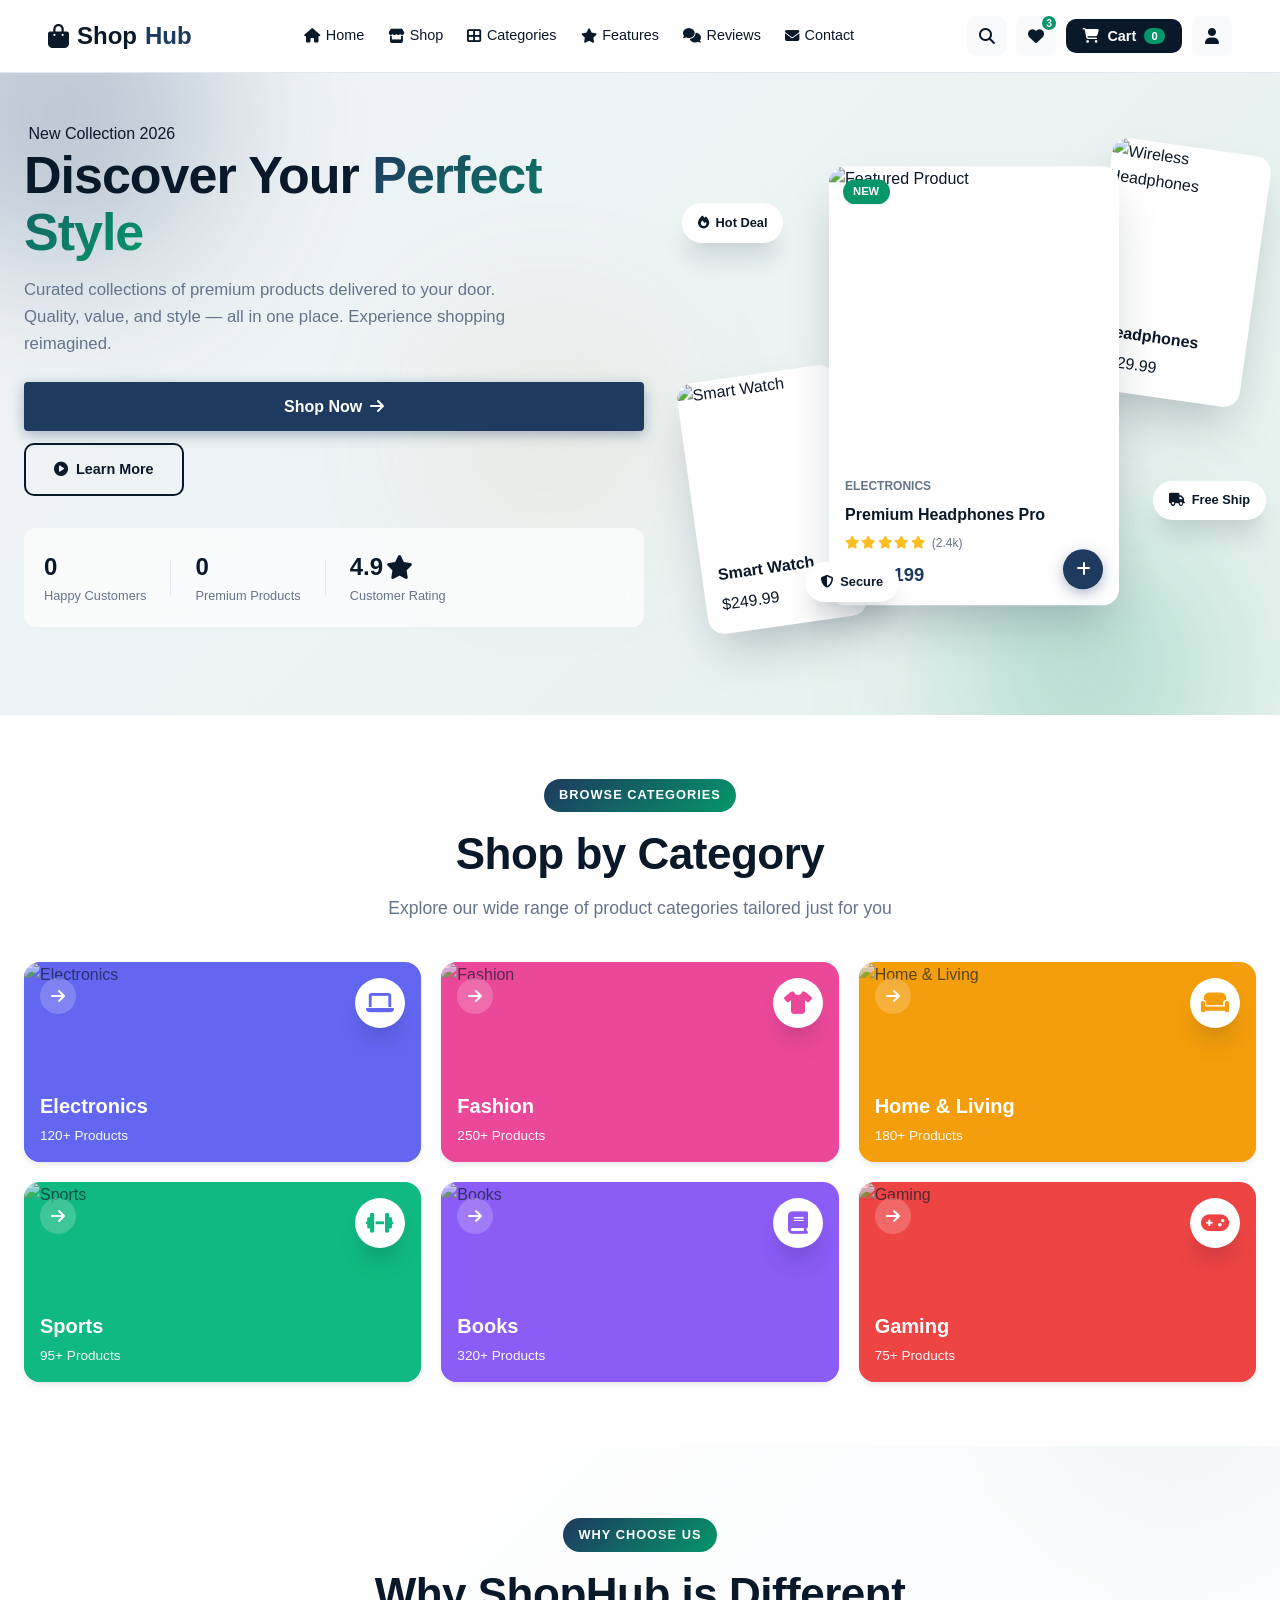
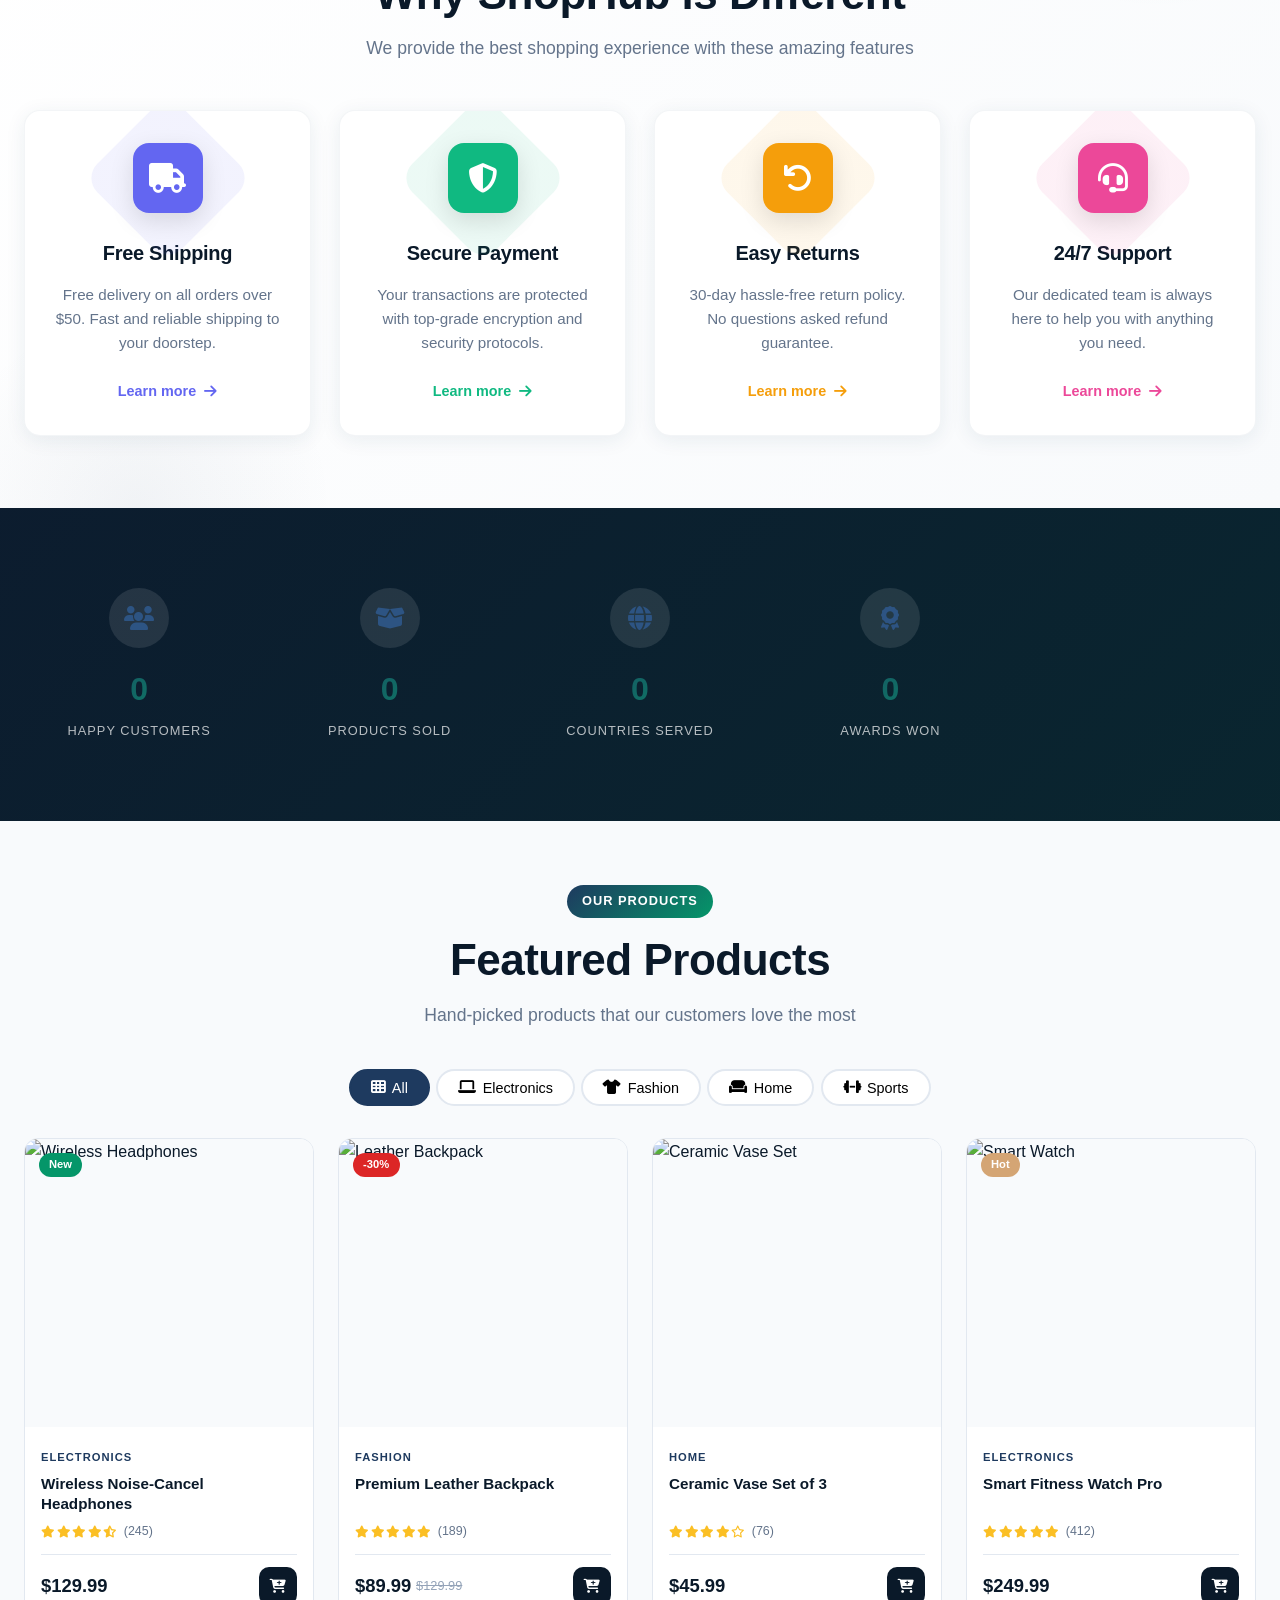
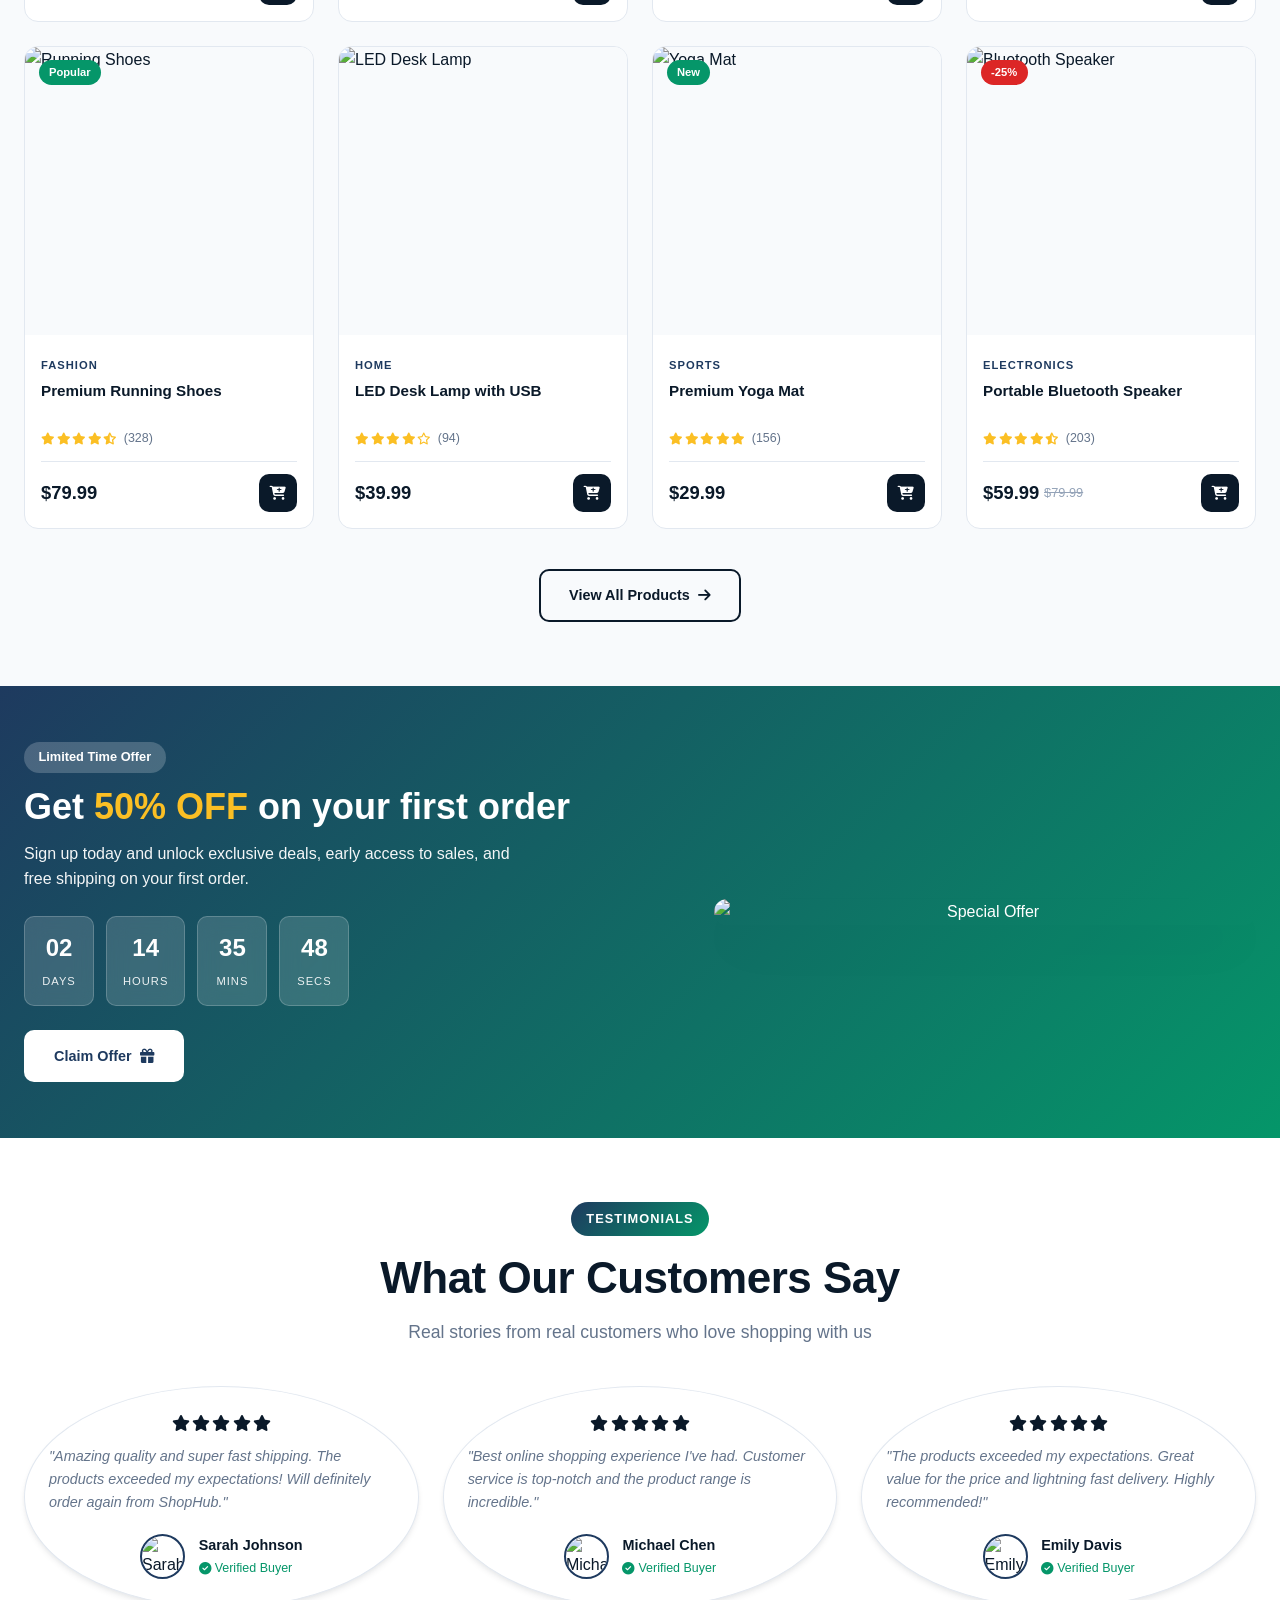
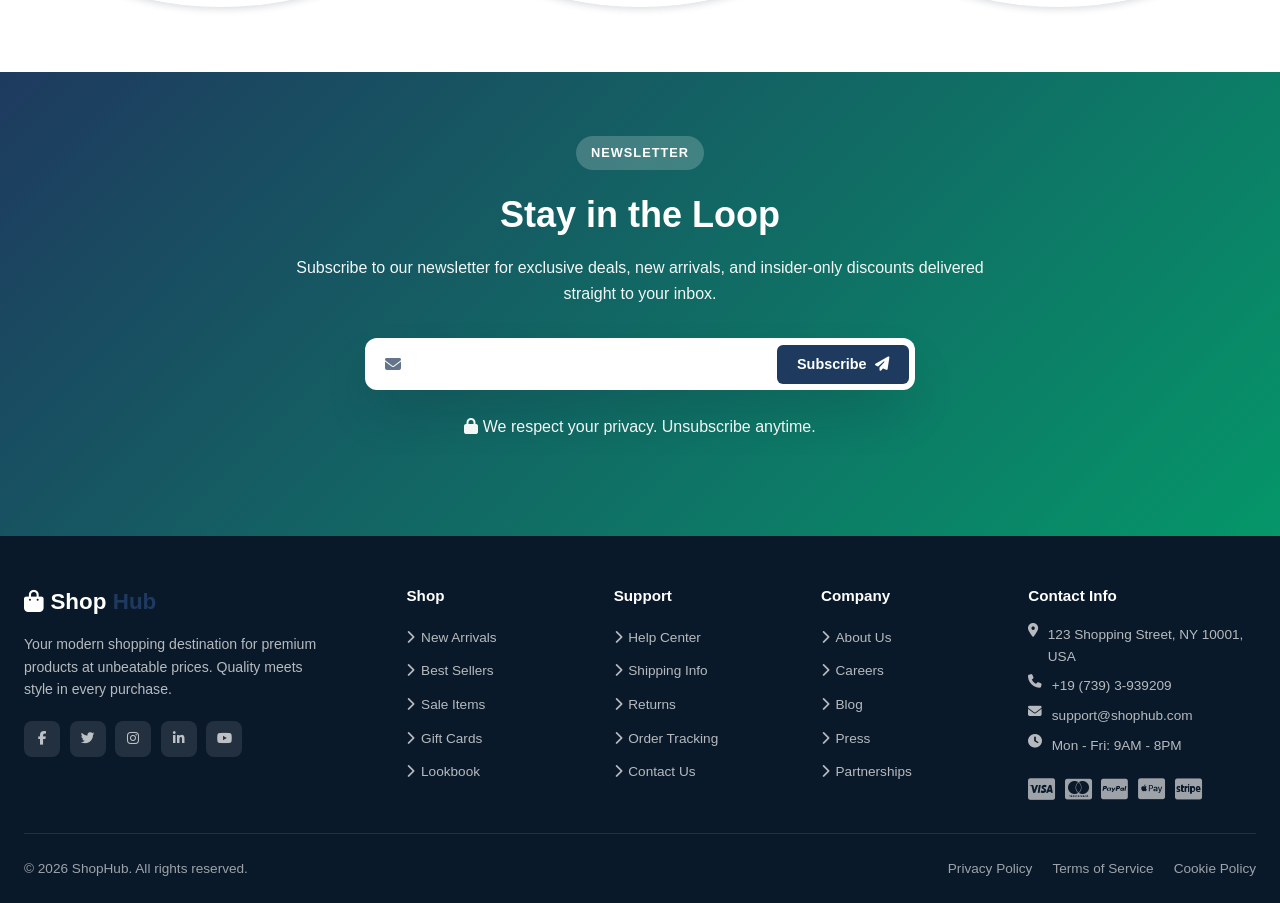
==== commit 7a63cc1d: "Add product database (data/products.json) with 9 items, implement async product loader, persist cart" ====
--- a/index.html
+++ b/index.html
@@ -46,9 +46,8 @@
                         <span class="badge-dot">3</span>
                     </button>
                     <button class="cart-btn">
-                        <i class="fas fa-shopping-cart"></i>
-                        <span>Cart</span>
-                        <span class="cart-count">0</span>
+                        <i class="fas fa-shopping-cart"></i><span>Cart</span><span class="cart-count">0</span></button><button class="icon-btn account-btn" id="accountBtn" aria-label="Account">
+                        <i class="fas fa-user"></i>
                     </button>
                     <button class="menu-toggle" id="menuToggle" aria-label="Menu">
                         <span></span><span></span><span></span>
@@ -177,7 +176,7 @@
             </div>
         </div>
 
-        <!-- Trusted By -->
+        <!-- Trusted By
         <div class="trusted-by">
             <p>Trusted by leading brands worldwide</p>
             <div class="brand-logos">
@@ -188,7 +187,7 @@
                 <span><i class="fab fa-spotify"></i></span>
                 <span><i class="fab fa-spotify"></i></span>
             </div>
-        </div>
+        </div> -->
     </section>
 
     <!-- Categories -->
@@ -205,7 +204,7 @@
                     <div class="category-icon">
                         <i class="fas fa-laptop"></i>
                     </div>
-                    <img src="https://picsum.photos/seed/electronics/300/200" alt="Electronics">
+                    <img src="https://images.unsplash.com/photo-1588508065123-287b28e013da?q=80&w=687&auto=format&fit=crop&ixlib=rb-4.1.0&ixid=M3wxMjA3fDB8MHxwaG90by1wYWdlfHx8fGVufDB8fHx8fA%3D%3Dhttps://images.unsplash.com/photo-1593344484962-796055d4a3a4?q=80&w=715&auto=format&fit=crop&ixlib=rb-4.1.0&ixid=M3wxMjA3fDB8MHxwaG90by1wYWdlfHx8fGVufDB8fHx8fA%3D%3D" alt="Electronics">
                     <div class="category-info">
                         <h3>Electronics</h3>
                         <p>120+ Products</p>
@@ -217,7 +216,7 @@
                     <div class="category-icon">
                         <i class="fas fa-tshirt"></i>
                     </div>
-                    <img src="https://picsum.photos/seed/fashion/300/200" alt="Fashion">
+                    <img src="https://plus.unsplash.com/premium_photo-1664202526559-e21e9c0fb46a?q=80&w=1170&auto=format&fit=crop&ixlib=rb-4.1.0&ixid=M3wxMjA3fDB8MHxwaG90by1wYWdlfHx8fGVufDB8fHx8fA%3D%3D" alt="Fashion">
                     <div class="category-info">
                         <h3>Fashion</h3>
                         <p>250+ Products</p>
@@ -229,7 +228,7 @@
                     <div class="category-icon">
                         <i class="fas fa-couch"></i>
                     </div>
-                    <img src="https://picsum.photos/seed/home/300/200" alt="Home & Living">
+                    <img src="https://images.unsplash.com/photo-1637747018961-dc535c2835ec?q=80&w=687&auto=format&fit=crop&ixlib=rb-4.1.0&ixid=M3wxMjA3fDB8MHxwaG90by1wYWdlfHx8fGVufDB8fHx8fA%3D%3D" alt="Home & Living">
                     <div class="category-info">
                         <h3>Home & Living</h3>
                         <p>180+ Products</p>
@@ -237,11 +236,23 @@
                     <a href="#" class="category-link"><i class="fas fa-arrow-right"></i></a>
                 </div>
 
+ <!-- <div class="category-card" style="--cat-color: #ec4899;">
+                    <div class="category-icon">
+                        <i class="fas fa-tshirt"></i>
+                    </div>
+                    <img src="https://plus.unsplash.com/premium_photo-1675252369719-dd52bc69c3df?w=600&auto=format&fit=crop&q=60&ixlib=rb-4.1.0&ixid=M3wxMjA3fDB8MHxzZWFyY2h8NXx8Zm9vZHxlbnwwfHwwfHx8MA%3D%3D" alt="Food">
+                    <div class="category-info">
+                        <h3>Food</h3>
+                        <p>250+ Products</p>
+                    </div>
+                    <a href="#" class="category-link"><i class="fas fa-arrow-right"></i></a>
+                </div> -->
+
                 <div class="category-card" style="--cat-color: #10b981;">
                     <div class="category-icon">
                         <i class="fas fa-dumbbell"></i>
                     </div>
-                    <img src="https://picsum.photos/seed/sports/300/200" alt="Sports">
+                    <img src="https://images.unsplash.com/photo-1628779238951-be2c9f2a59f4?q=80&w=687&auto=format&fit=crop&ixlib=rb-4.1.0&ixid=M3wxMjA3fDB8MHxwaG90by1wYWdlfHx8fGVufDB8fHx8fA%3D%3D" alt="Sports">
                     <div class="category-info">
                         <h3>Sports</h3>
                         <p>95+ Products</p>
@@ -253,7 +264,7 @@
                     <div class="category-icon">
                         <i class="fas fa-book"></i>
                     </div>
-                    <img src="https://picsum.photos/seed/books/300/200" alt="Books">
+                    <img src="https://images.unsplash.com/photo-1524995997946-a1c2e315a42f?q=80&w=1170&auto=format&fit=crop&ixlib=rb-4.1.0&ixid=M3wxMjA3fDB8MHxwaG90by1wYWdlfHx8fGVufDB8fHx8fA%3D%3D" alt="Books">
                     <div class="category-info">
                         <h3>Books</h3>
                         <p>320+ Products</p>
@@ -265,8 +276,9 @@
                     <div class="category-icon">
                         <i class="fas fa-gamepad"></i>
                     </div>
-                    <img src="https://picsum.photos/seed/gaming/300/200" alt="Gaming">
+                    <img src="https://images.unsplash.com/photo-1511512578047-dfb367046420?q=80&w=1171&auto=format&fit=crop&ixlib=rb-4.1.0&ixid=M3wxMjA3fDB8MHxwaG90by1wYWdlfHx8fGVufDB8fHx8fA%3D%3D" alt="Gaming">
                     <div class="category-info">
+                        
                         <h3>Gaming</h3>
                         <p>75+ Products</p>
                     </div>
@@ -320,6 +332,34 @@
                     <h3>24/7 Support</h3>
                     <p>Our dedicated team is always here to help you with anything you need.</p>
                     <a href="#" class="feature-link">Learn more <i class="fas fa-arrow-right"></i></a>
+                </div>
+            </div>
+        </div>
+    </section>
+
+ <!-- Stats Section -->
+    <section class="stats-section">
+        <div class="container">
+            <div class="stats-grid">
+                <div class="stat-box">
+                    <div class="stat-icon"><i class="fas fa-users"></i></div>
+                    <h3 class="counter" data-target="10000">0</h3>
+                    <p>Happy Customers</p>
+                </div>
+                <div class="stat-box">
+                    <div class="stat-icon"><i class="fas fa-box-open"></i></div>
+                    <h3 class="counter" data-target="5000">0</h3>
+                    <p>Products Sold</p>
+                </div>
+                <div class="stat-box">
+                    <div class="stat-icon"><i class="fas fa-globe"></i></div>
+                    <h3 class="counter" data-target="50">0</h3>
+                    <p>Countries Served</p>
+                </div>
+                <div class="stat-box">
+                    <div class="stat-icon"><i class="fas fa-award"></i></div>
+                    <h3 class="counter" data-target="120">0</h3>
+                    <p>Awards Won</p>
                 </div>
             </div>
         </div>
@@ -636,7 +676,7 @@
 
             <div class="testimonials-grid">
                 <div class="testimonial-card">
-                    <div class="quote-icon"><i class="fas fa-quote-left"></i></div>
+                    <!-- <div class="quote-icon"><i class="fas fa-quote-left"></i></div> -->
                     <div class="stars">
                         <i class="fas fa-star"></i>
                         <i class="fas fa-star"></i>
@@ -655,7 +695,7 @@
                 </div>
 
                 <div class="testimonial-card">
-                    <div class="quote-icon"><i class="fas fa-quote-left"></i></div>
+                    <!-- <div class="quote-icon"><i class="fas fa-quote-left"></i></div> -->
                     <div class="stars">
                         <i class="fas fa-star"></i>
                         <i class="fas fa-star"></i>
@@ -674,7 +714,7 @@
                 </div>
 
                 <div class="testimonial-card">
-                    <div class="quote-icon"><i class="fas fa-quote-left"></i></div>
+                    <!-- <div class="quote-icon"><i class="fas fa-quote-left"></i></div> -->
                     <div class="stars">
                         <i class="fas fa-star"></i>
                         <i class="fas fa-star"></i>
@@ -695,33 +735,7 @@
         </div>
     </section>
 
-    <!-- Stats Section -->
-    <section class="stats-section">
-        <div class="container">
-            <div class="stats-grid">
-                <div class="stat-box">
-                    <div class="stat-icon"><i class="fas fa-users"></i></div>
-                    <h3 class="counter" data-target="10000">0</h3>
-                    <p>Happy Customers</p>
-                </div>
-                <div class="stat-box">
-                    <div class="stat-icon"><i class="fas fa-box-open"></i></div>
-                    <h3 class="counter" data-target="5000">0</h3>
-                    <p>Products Sold</p>
-                </div>
-                <div class="stat-box">
-                    <div class="stat-icon"><i class="fas fa-globe"></i></div>
-                    <h3 class="counter" data-target="50">0</h3>
-                    <p>Countries Served</p>
-                </div>
-                <div class="stat-box">
-                    <div class="stat-icon"><i class="fas fa-award"></i></div>
-                    <h3 class="counter" data-target="120">0</h3>
-                    <p>Awards Won</p>
-                </div>
-            </div>
-        </div>
-    </section>
+   
 
     <!-- Newsletter -->
     <section class="newsletter">
@@ -811,7 +825,7 @@
                         </li>
                         <li>
                             <i class="fas fa-phone"></i>
-                            <span>+1 (555) 123-4567</span>
+                            <span>+19 (739) 3-939209</span>
                         </li>
                         <li>
                             <i class="fas fa-envelope"></i>
@@ -843,6 +857,21 @@
         </div>
     </footer>
 
+    <!-- Login Modal -->
+    <div class="modal" id="loginModal">
+        <div class="modal-content">
+            <span class="close-modal" id="closeLoginModal">&times;</span>
+            <h2>Login</h2>
+            <form id="loginForm">
+                <div class="form-group"><label for="username">Username</label><input type="text" id="username" required>
+                </div>
+                <div class="form-group">
+                    <label for="password">Password</label><input type="password" id="password" required>
+                </div>
+                <button type="submit" class="btn btn-primary">Login</button>
+            </form>
+            <p id="loginMessage"></p></div></div>
+
     <!-- Back to top button -->
     <button class="back-to-top" id="backToTop" aria-label="Back to top">
         <i class="fas fa-arrow-up"></i>
@@ -850,4 +879,4 @@
 
     <script src="js/main.js"></script>
 </body>
-</html>+</html>
--- a/css/styles.css
+++ b/css/styles.css
@@ -1241,7 +1241,7 @@
 
 .categories-grid {
     display: grid;
-    grid-template-columns: repeat(4, 1fr);
+    grid-template-columns: repeat(3, 1fr);
     gap: 1.25rem;
 }
 
@@ -1739,6 +1739,8 @@
 }
 
 .testimonial-card {
+    height: 100%;
+    width: 100%;
     padding: 1.75rem 1.5rem;
     background: white;
     border-radius: 16px;
@@ -1746,6 +1748,7 @@
     transition: all 0.4s;
     border: 1px solid var(--border);
     position: relative;
+    border-radius: 50%
 }
 
 .testimonial-card:hover { transform: translateY(-6px); box-shadow: var(--shadow-xl); }
@@ -1764,6 +1767,7 @@
     margin-bottom: 0.85rem;
     display: flex;
     gap: 0.15rem;
+    justify-content: center;
 }
 
 .stars svg.svg-icon { width: 1rem; height: 1rem; }
@@ -1776,7 +1780,7 @@
     font-size: 0.9rem;
 }
 
-.testimonial-author { display: flex; align-items: center; gap: 0.85rem; }
+.testimonial-author { display: flex; align-items: center; gap: 0.85rem; justify-content: center; }
 
 .testimonial-author img {
     width: 45px;
@@ -2845,3 +2849,75 @@
     .features-bar-grid { grid-template-columns: 1fr; }
     .stats-grid { grid-template-columns: 1fr; }
 }
+
+/* Login Modal Styles */
+.modal {
+    display: none; /* Hidden by default */
+    position: fixed;
+    z-index: 1000;
+    left: 0;
+    top: 0;
+    width: 100%;
+    height: 100%;
+    overflow: auto;
+    background-color: rgba(0,0,0,0.4);
+    padding-top: 60px;
+}
+.modal-content {
+    background-color: #fefefe;
+    margin: 5% auto 15% auto; /* 5% from top, 15% from bottom */
+    border: 1px solid #888;
+    width: 80%;
+    max-width: 400px;
+    border-radius: 8px;
+    position: relative;
+    animation: animatezoom 0.6s;
+}
+@keyframes animatezoom {
+    from {transform: scale(0)} 
+    to {transform: scale(1)}
+}
+.close-modal {
+    position: absolute;
+    right: 25px;
+    top: 0;
+    color: #000;
+    font-size: 35px;
+    font-weight: bold;
+}
+.close-modal:hover,
+.close-modal:focus {
+    color: red;
+    cursor: pointer;
+}
+.form-group {
+    margin-bottom: 1rem;
+}
+.form-group label {
+    display: block;
+    margin-bottom: 0.5rem;
+    font-weight: 600;
+}
+.form-group input[type="text"],
+.form-group input[type="password"] {
+    width: 100%;
+    padding: 0.85rem;
+    margin: 5px 0 22px 0;
+    border: 1px solid #ccc;
+    border-radius: 4px;
+    box-sizing: border-box;
+    font-size: 1rem;
+}
+.btn-primary {
+    background-color: var(--primary);
+    color: white;
+    padding: 0.75rem 1.5rem;
+    border: none;
+    border-radius: 4px;
+    cursor: pointer;
+    width: 100%;
+    font-size: 1rem;
+}
+.btn-primary:hover {
+    background-color: var(--primary-dark);
+}
